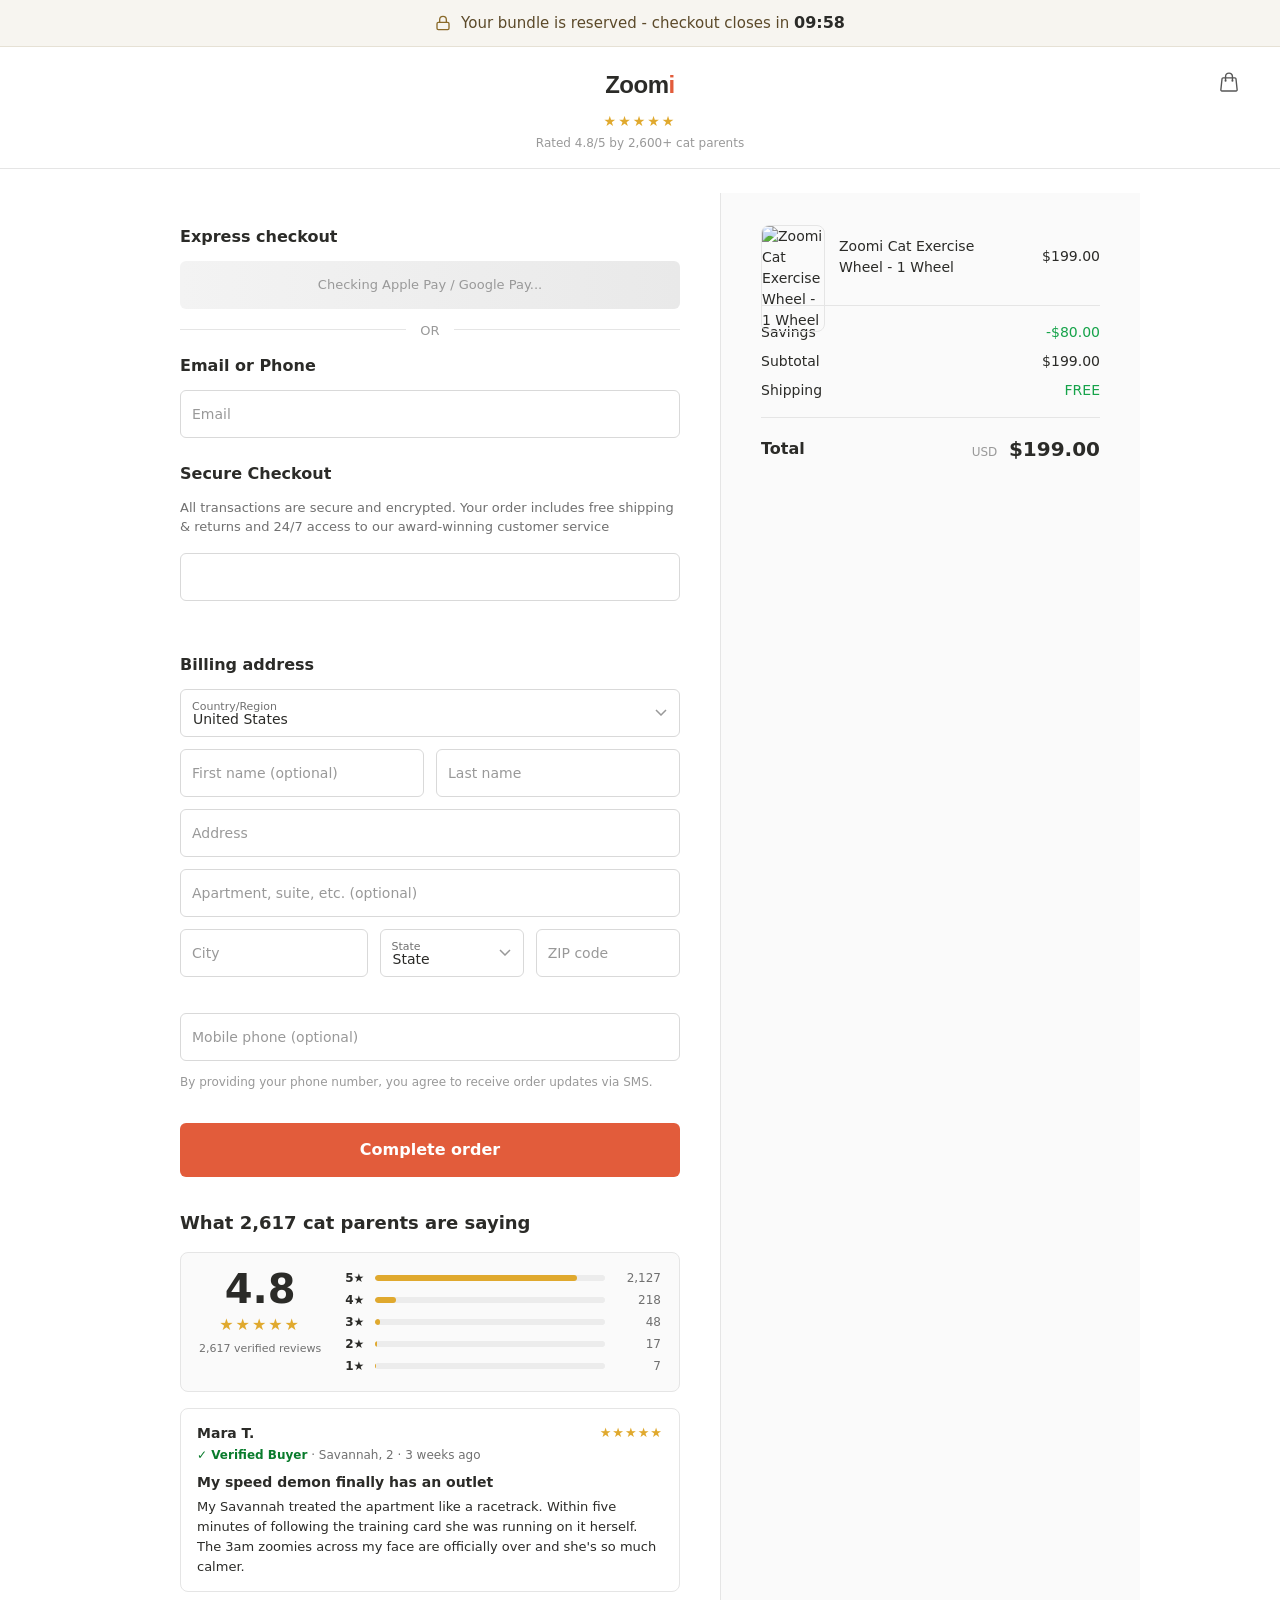
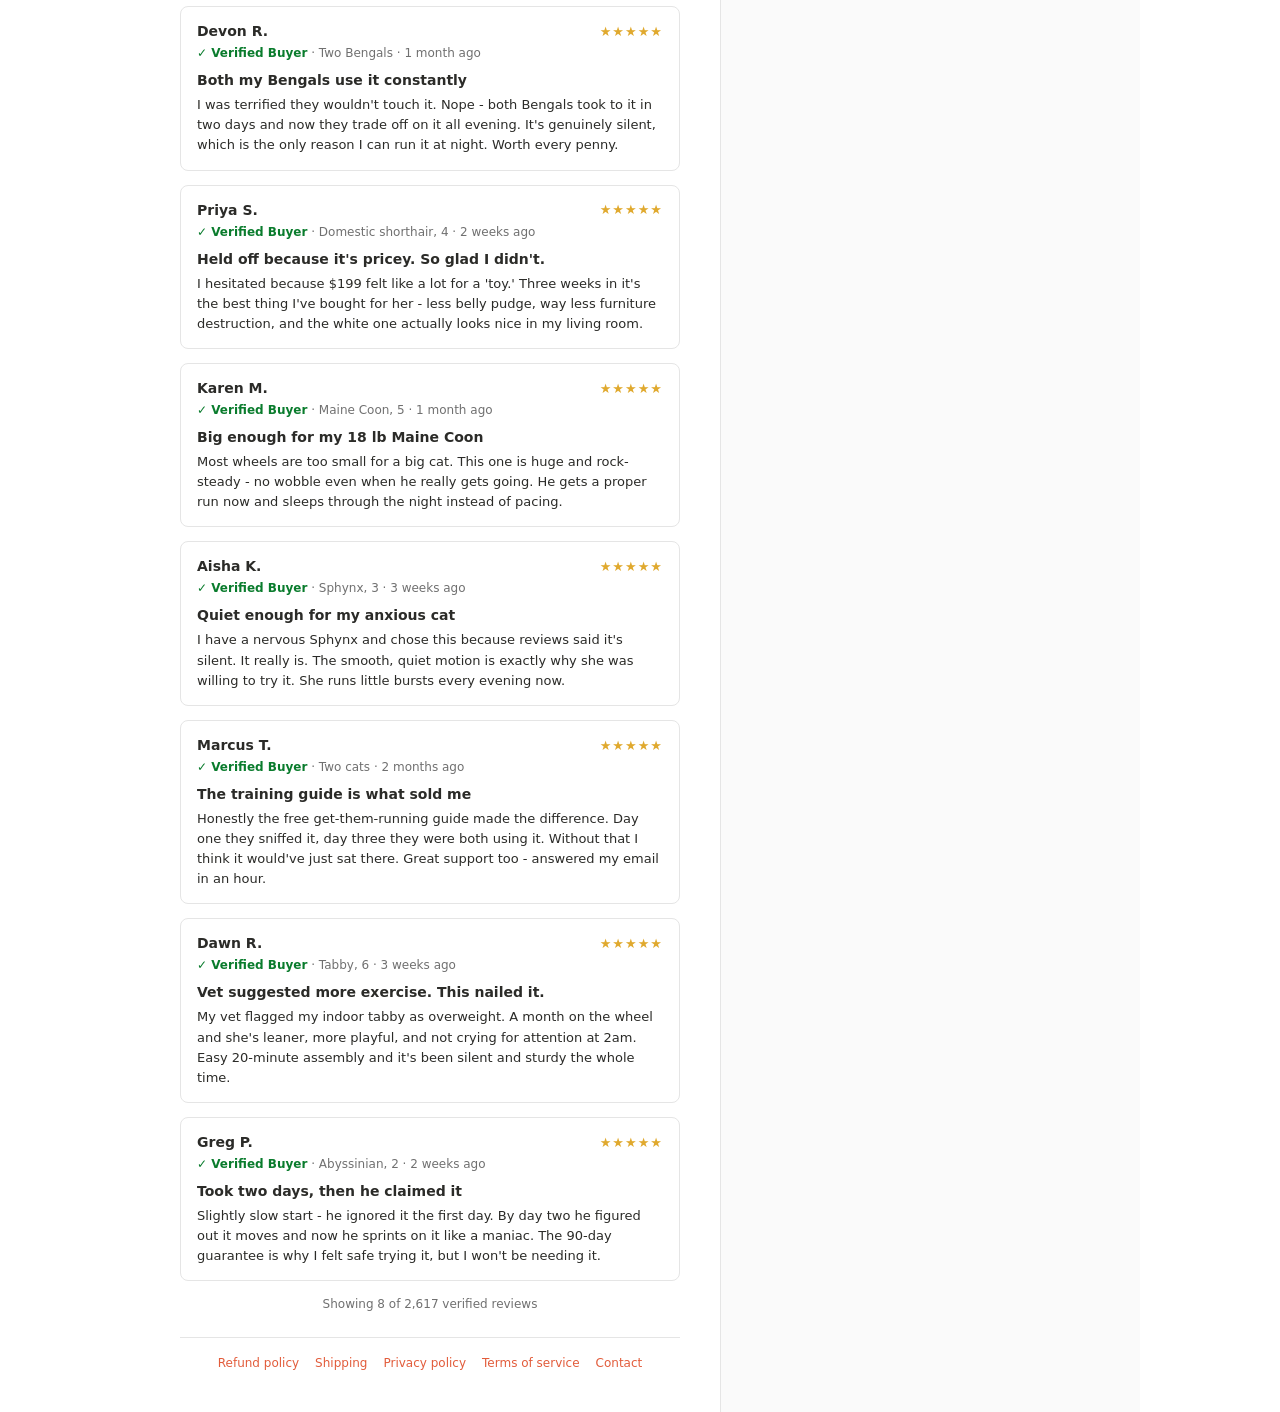
==== checkout.html @ 1a7492af "Zoomi cat exercise wheel store Co-Authored-By: Claude Opus 4.8 (1M context) <noreply@anthropic.com>" ====
<!DOCTYPE html>
<html lang="en">
<head>
<meta charset="UTF-8">
<meta name="viewport" content="width=device-width,initial-scale=1">
<title>Secure Checkout | Zoomi</title>
<meta name="description" content="Complete your Zoomi order � secure checkout. 90-day guarantee, lifetime warranty, free shipping.">

<meta property="og:title" content="Secure Checkout | Zoomi">
<meta property="og:description" content="Complete your Zoomi order � secure checkout. 90-day guarantee, lifetime warranty, free shipping.">
<link rel="preconnect" href="https://js.stripe.com" crossorigin><link rel="preconnect" href="https://cdn.shopify.com" crossorigin><link rel="dns-prefetch" href="https://js.stripe.com"><link rel="dns-prefetch" href="https://cdn.shopify.com"><link rel="dns-prefetch" href="https://api-pi-pied-75.vercel.app"><link rel="prefetch" href="/thankyou.html">
<style>*,*::before,*::after{box-sizing:border-box;margin:0;padding:0}
body{font-family:Montserrat,'Montserrat',system-ui,-apple-system,BlinkMacSystemFont,"Segoe UI",Roboto,sans-serif;font-size:14px;line-height:1.5;color:#2B2B28;background:#fff;-webkit-font-smoothing:antialiased}
.ck-wrap{max-width:1000px;margin:0 auto;display:flex;min-height:100vh}
.ck-main{flex:1;padding:32px 40px 40px;max-width:580px}
.ck-sidebar{width:420px;background:#fafafa;border-left:1px solid #e5e5e5;padding:32px 40px;position:relative}
.ck-sidebar-inner{position:sticky;top:32px}

/* Header */
.ck-header{text-align:center;padding:20px 0 16px;border-bottom:1px solid #e5e5e5;margin-bottom:24px}
.ck-logo{height:40px;margin-bottom:4px}
.ck-stars{color:#E0A92E;font-size:14px;letter-spacing:2px}
.ck-rating{font-size:12px;color:#999;margin-top:2px}
.ck-bag{position:absolute;right:40px;top:24px;color:#555}
.ck-bag svg{width:22px;height:22px}

/* Form inputs — Shopify style */
.ck-section{margin-bottom:24px}
.ck-section h2{font-size:16px;font-weight:600;margin-bottom:12px;color:#2B2B28}
.ck-section .ck-sub{font-size:13px;color:#707070;margin-bottom:16px;line-height:1.5}
.ck-field{position:relative;margin-bottom:12px}
.ck-field input,.ck-field select{width:100%;height:48px;padding:18px 12px 6px;border:1px solid #d9d9d9;border-radius:6px;font-size:14px;font-family:inherit;background:#fff;color:#2B2B28;outline:none;transition:border-color .15s,box-shadow .15s;appearance:none;-webkit-appearance:none}
.ck-field select{padding-top:18px;padding-bottom:6px;background-image:url("data:image/svg+xml,%3Csvg xmlns='http://www.w3.org/2000/svg' width='12' height='7'%3E%3Cpath d='M1 1l5 5 5-5' fill='none' stroke='%23999' stroke-width='1.5'/%3E%3C/svg%3E");background-repeat:no-repeat;background-position:right 12px center}
.ck-field label{position:absolute;top:50%;left:12px;transform:translateY(-50%);font-size:14px;color:#999;pointer-events:none;transition:transform .15s ease,font-size .15s ease,color .15s ease}
.ck-field input:focus,.ck-field select:focus{border-color:#E25C3B;box-shadow:0 0 0 1px #E25C3B}
.ck-field input:focus+label,.ck-field input:not(:placeholder-shown)+label,.ck-field select:focus+label,.ck-field.has-value label{transform:translateY(-14px);font-size:11px;color:#707070}
.ck-field.ck-error input,.ck-field.ck-error select{border-color:#e32c2c;background:#fff5f5}
.ck-error-text{color:#e32c2c;font-size:13px;margin-top:4px}
.ck-row{display:flex;gap:12px}
.ck-row .ck-field{flex:1}
.ck-row3{display:flex;gap:12px}
.ck-row3 .ck-field:nth-child(1){flex:1.3}
.ck-row3 .ck-field:nth-child(2){flex:1}
.ck-row3 .ck-field:nth-child(3){flex:1}

/* Stripe element */
#card-element{height:48px;padding:14px 12px;border:1px solid #d9d9d9;border-radius:6px;background:#fff;transition:border-color .15s,box-shadow .15s}
#card-element.StripeElement--focus{border-color:#E25C3B;box-shadow:0 0 0 1px #E25C3B}
#card-element.StripeElement--invalid{border-color:#e32c2c}
#card-error{color:#e32c2c;font-size:13px;margin-top:8px;min-height:20px}
.ck-secure-box{background:#f5f5f5;border-radius:6px;padding:12px 16px;text-align:center;color:#707070;font-size:13px;margin-top:12px}

/* CTA button */
.ck-cta{width:100%;height:54px;background:#E25C3B;color:#fff;border:none;border-radius:6px;font-size:16px;font-weight:600;cursor:pointer;transition:background .15s;font-family:inherit;margin-top:8px}
.ck-cta:hover{background:#c84a2c}
.ck-cta:disabled{opacity:.7;cursor:not-allowed}
.ck-cta .spinner{display:inline-block;width:18px;height:18px;border:2px solid rgba(255,255,255,.3);border-top-color:#fff;border-radius:50%;animation:spin .6s linear infinite;vertical-align:middle;margin-right:8px}
@keyframes spin{to{transform:rotate(360deg)}}

/* Footer */
.ck-footer{margin-top:24px;padding-top:16px;border-top:1px solid #e5e5e5;display:flex;gap:16px;flex-wrap:wrap;justify-content:center}
.ck-footer a{color:#E25C3B;font-size:12px;text-decoration:none}
.ck-footer a:hover{text-decoration:underline}

/* Order summary */
.ck-product{display:flex;align-items:center;gap:14px;margin-bottom:16px}
.ck-product-img{position:relative;width:64px;height:64px;flex-shrink:0}
.ck-product-img img{width:64px;height:64px;border-radius:8px;object-fit:cover;border:1px solid #e5e5e5}
.ck-product-badge{position:absolute;top:-6px;right:-6px;width:20px;height:20px;background:#E25C3B;color:#fff;border-radius:50%;font-size:11px;font-weight:600;display:flex;align-items:center;justify-content:center}
.ck-product-info{flex:1;min-width:0}
.ck-product-name{font-size:14px;font-weight:500;color:#2B2B28}
.ck-product-variant{font-size:12px;color:#999}
.ck-product-price{font-size:14px;font-weight:500;white-space:nowrap;margin-left:8px}
.ck-divider{border:none;border-top:1px solid #e5e5e5;margin:16px 0}
.ck-summary-row{display:flex;justify-content:space-between;align-items:center;margin-bottom:8px;font-size:14px;color:#2B2B28}
.ck-summary-row.ck-total{font-size:16px;font-weight:700;margin-top:16px;padding-top:16px;border-top:1px solid #e5e5e5}
.ck-total-currency{font-size:12px;color:#999;font-weight:400;margin-right:6px}
.ck-total-price{font-size:20px}
.ck-free{color:#2e7d32}

/* Mobile order summary toggle */
.ck-mobile-summary{display:none;background:#eef0ea;border-bottom:1px solid #e5e5e5;padding:14px 20px;cursor:pointer}
.ck-mobile-summary-bar{display:flex;justify-content:space-between;align-items:center}
.ck-mobile-summary-left{display:flex;align-items:center;gap:8px;color:#E25C3B;font-size:14px;font-weight:500}
.ck-mobile-summary-left svg{width:18px;height:18px}
.ck-mobile-summary-right{font-size:16px;font-weight:700}
.ck-mobile-summary-content{display:none;padding-top:16px}
.ck-mobile-summary.open .ck-mobile-summary-content{display:block}
.ck-mobile-summary.open .ck-arrow{transform:rotate(180deg)}
.ck-arrow{transition:transform .2s;margin-left:4px}

/* Mobile responsive */
@media(max-width:750px){
  .ck-wrap{flex-direction:column}
  .ck-main{max-width:100%;padding:20px 16px 32px;order:2}
  .ck-sidebar{display:none}
  .ck-mobile-summary{display:block;order:1}
  .ck-header{padding:16px 0 12px}
  .ck-bag{right:16px;top:18px}
  .ck-row,.ck-row3{flex-direction:column;gap:12px}
  .ck-row3{flex-direction:row}
}
@media(max-width:480px){
  .ck-row3{flex-direction:column}
}

/* Apple Pay express checkout */
.ck-or-divider{text-align:center;position:relative;margin:20px 0 4px;height:1px;background:#e5e5e5}
.ck-or-divider span{background:#fff;padding:0 14px;font-size:13px;color:#999;position:relative;top:-9px}
#payment-request-button{min-height:48px}
#express-checkout-section{animation:ck-fadein .3s ease-out}
@keyframes ck-fadein{from{opacity:0}to{opacity:1}}


/* ==== ck-test-redesign v1 ==== */

/* Reservation banner — bigger text, calm, top of page */
.ck-reserve-banner {
  display: flex;
  align-items: center;
  justify-content: center;
  gap: 10px;
  padding: 12px 18px;
  background: #f7f5f0;
  border-bottom: 1px solid #e6e1d5;
  color: #5c4a2a;
  font-size: 15px;
  font-weight: 500;
  line-height: 1.35;
  text-align: center;
}
.ck-reserve-banner .ck-reserve-lock svg { width: 16px; height: 16px; }
.ck-reserve-timer { font-size: 16px; }
.ck-reserve-banner.ck-reserve-expired {
  background: #f2f7f0;
  border-bottom-color: #d8e8d0;
  color: #2e4a2e;
}
.ck-reserve-lock {
  display: inline-flex;
  align-items: center;
  color: #8a6a2a;
}
.ck-reserve-banner.ck-reserve-expired .ck-reserve-lock { color: #2e7d32; }
.ck-reserve-timer {
  font-variant-numeric: tabular-nums;
  font-weight: 700;
  color: #2B2B28;
}

/* Express-checkout skeleton + visibility */
#express-checkout-section { display: block; }
.ck-pr-skeleton {
  height: 48px;
  border-radius: 6px;
  background: linear-gradient(90deg, #f3f3f3 0%, #e9e9e9 50%, #f3f3f3 100%);
  background-size: 200% 100%;
  animation: ck-skeleton 1.2s ease-in-out infinite;
  display: flex;
  align-items: center;
  justify-content: center;
  color: #999;
  font-size: 13px;
}
@keyframes ck-skeleton {
  0%   { background-position: 200% 0; }
  100% { background-position: -200% 0; }
}

/* Reviews section */
.ck-reviews-section h2 {
  font-size: 18px;
  font-weight: 700;
  margin-bottom: 16px;
  color: #2B2B28;
}
.ck-reviews-top {
  display: flex;
  gap: 24px;
  padding: 16px 18px;
  background: #fafafa;
  border: 1px solid #e5e5e5;
  border-radius: 8px;
  margin-bottom: 16px;
}
.ck-reviews-score { text-align: center; flex-shrink: 0; min-width: 110px; }
.ck-reviews-bignum { font-size: 40px; font-weight: 700; line-height: 1; color: #2B2B28; }
.ck-reviews-score .ck-reviews-stars { color: #E0A92E; font-size: 16px; letter-spacing: 2px; margin-top: 4px; }
.ck-reviews-meta { font-size: 11px; color: #707070; margin-top: 4px; }
.ck-reviews-bars { flex: 1; display: flex; flex-direction: column; gap: 4px; justify-content: center; }
.ck-reviews-bar-row { display: flex; align-items: center; gap: 8px; font-size: 12px; color: #707070; }
.ck-reviews-bar-label { width: 22px; font-weight: 600; color: #2B2B28; }
.ck-reviews-bar { flex: 1; height: 6px; background: #ececec; border-radius: 3px; overflow: hidden; }
.ck-reviews-bar-fill { display: block; height: 100%; background: #E0A92E; border-radius: 3px; }
.ck-reviews-bar-count { width: 48px; text-align: right; font-variant-numeric: tabular-nums; }

.ck-reviews-list { display: flex; flex-direction: column; gap: 14px; }
.ck-review {
  background: #fff;
  border: 1px solid #e5e5e5;
  border-radius: 8px;
  padding: 14px 16px;
}
.ck-review-head { display: flex; align-items: center; justify-content: space-between; gap: 12px; }
.ck-review-name { font-size: 14px; font-weight: 600; color: #2B2B28; }
.ck-review-stars { color: #E0A92E; font-size: 13px; letter-spacing: 1px; }
.ck-review-meta { font-size: 12px; color: #707070; margin-top: 2px; }
.ck-review-verified { color: #0a7c2d; font-weight: 600; }
.ck-review-title { font-size: 14px; font-weight: 600; color: #2B2B28; margin-top: 8px; }
.ck-review-text { font-size: 13px; color: #2B2B28; line-height: 1.55; margin-top: 4px; }
.ck-reviews-footer { text-align: center; color: #707070; font-size: 12px; margin-top: 14px; }

/* Mobile tweaks */
@media (max-width: 750px) {
  .ck-reviews-top { gap: 12px; padding: 12px 14px; }
  .ck-reviews-score { min-width: 86px; }
  .ck-reviews-bignum { font-size: 32px; }
  .ck-reviews-bar-count { width: 40px; }
}
/* ==== /ck-test-redesign v1 ==== */
</style>

<script>
(function(){
  function initFbPixel(){
    !function(f,b,e,v,n,t,s){if(f.fbq)return;n=f.fbq=function(){n.callMethod?
    n.callMethod.apply(n,arguments):n.queue.push(arguments)};if(!f._fbq)f._fbq=n;
    n.push=n;n.loaded=!0;n.version='2.0';n.queue=[];t=b.createElement(e);t.async=!0;
    t.src=v;s=b.getElementsByTagName(e)[0];s.parentNode.insertBefore(t,s)}(window,
    document,'script','https://connect.facebook.net/en_US/fbevents.js');
    fbq('init','4042899062688144');
    fbq('track','PageView');
  }
  // Ensure Pixel fires well after LCP (5-6s) to never compete with critical-path rendering
  /* fb pixel disabled for Zoomi */
})();
</script>

<script type="text/javascript">
// Defer Clarity until after LCP to avoid blocking critical path (was High priority script eating 27KB on mobile)
(function(){function loadClarity(){(function(c,l,a,r,i,t,y){c[a]=c[a]||function(){(c[a].q=c[a].q||[]).push(arguments)};t=l.createElement(r);t.async=1;t.src="https://www.clarity.ms/tag/"+i;y=l.getElementsByTagName(r)[0];y.parentNode.insertBefore(t,y)})(window,document,"clarity","script","wam8gjkb35");}/* clarity disabled for Zoomi */})();
</script>
<script type="speculationrules">{"prefetch":[{"source":"list","urls":["/thankyou.html"],"eagerness":"eager"}]}</script>
<!-- Google tag (gtag.js) -->
<script async src="https://www.googletagmanager.com/gtag/js?id=AW-18185356647"></script>
<script>
  window.dataLayer = window.dataLayer || [];
  function gtag(){dataLayer.push(arguments);}
  gtag('js', new Date());

  gtag('config', 'AW-18185356647');
</script>
</head>
<body>
<!-- ck-test-redesign v1 - reservation banner -->
<div id="ck-reserve-banner" class="ck-reserve-banner" role="status" aria-live="polite">
  <span class="ck-reserve-lock" aria-hidden="true">
    <svg xmlns="http://www.w3.org/2000/svg" width="14" height="14" viewBox="0 0 24 24" fill="none" stroke="currentColor" stroke-width="2" stroke-linecap="round" stroke-linejoin="round"><rect x="3" y="11" width="18" height="11" rx="2" ry="2"></rect><path d="M7 11V7a5 5 0 0110 0v4"></path></svg>
  </span>
  <span class="ck-reserve-text">Your bundle is reserved - checkout closes in
    <span id="ck-reserve-timer" class="ck-reserve-timer">10:00</span></span>
</div>
<!-- /ck-test-redesign v1 banner -->
<div class="ck-header" style="position:relative">
  <div class="ck-logo" style="font-family:Montserrat,'Montserrat',Arial,sans-serif;font-weight:800;font-size:24px;letter-spacing:-.02em;color:#2B2B28">Zoom<span style="color:#E25C3B">i</span></div>
  <div class="ck-stars">&#9733;&#9733;&#9733;&#9733;&#9733;</div>
  <div class="ck-rating">Rated 4.8/5 by 2,600+ cat parents</div>
  <div class="ck-bag"><svg xmlns="http://www.w3.org/2000/svg" fill="none" viewBox="0 0 24 24" stroke="currentColor" stroke-width="1.5"><path stroke-linecap="round" stroke-linejoin="round" d="M15.75 10.5V6a3.75 3.75 0 10-7.5 0v4.5m11.356-1.993l1.263 12c.07.665-.45 1.243-1.119 1.243H4.25a1.125 1.125 0 01-1.12-1.243l1.264-12A1.125 1.125 0 015.513 7.5h12.974c.576 0 1.059.435 1.119 1.007zM8.625 10.5a.375.375 0 11-.75 0 .375.375 0 01.75 0zm7.5 0a.375.375 0 11-.75 0 .375.375 0 01.75 0z"/></svg></div>
</div>

<!-- Mobile order summary toggle -->
<div class="ck-mobile-summary open" id="mobileSummary" onclick="this.classList.toggle('open')">
  <div class="ck-mobile-summary-bar">
    <div class="ck-mobile-summary-left">
      <svg xmlns="http://www.w3.org/2000/svg" fill="none" viewBox="0 0 24 24" stroke="currentColor" stroke-width="1.5"><path stroke-linecap="round" stroke-linejoin="round" d="M2.25 3h1.386c.51 0 .955.343 1.087.835l.383 1.437M7.5 14.25a3 3 0 00-3 3h15.75m-12.75-3h11.218c1.121-2.3 2.1-4.684 2.924-7.138a60.114 60.114 0 00-16.536-1.84M7.5 14.25L5.106 5.272M6 20.25a.75.75 0 11-1.5 0 .75.75 0 011.5 0zm12.75 0a.75.75 0 11-1.5 0 .75.75 0 011.5 0z"/></svg>
      Show order summary <span class="ck-arrow">&#9662;</span>
    </div>
    <div class="ck-mobile-summary-right" id="mobileTotalDisplay"></div>
  </div>
  <div class="ck-mobile-summary-content" id="mobileSummaryContent">
    <!-- Dynamically populated -->
  </div>
</div>

<div class="ck-wrap">
  <!-- LEFT: Form -->
  <div class="ck-main">
    <form id="checkout-form" autocomplete="on">

      <!-- Express Checkout (Apple Pay / Google Pay) -->
      <div class="ck-section" id="express-checkout-section">
        <h2>Express checkout</h2>
        <div id="payment-request-button"><div class="ck-pr-skeleton" id="pr-skeleton">Checking Apple Pay / Google Pay...</div></div>
        <div class="ck-or-divider"><span>OR</span></div>
      </div>


      <!-- Contact -->
      <div class="ck-section">
        <h2>Email or Phone</h2>
        <div class="ck-field">
          <input type="email" id="email" name="email" placeholder=" " required autocomplete="email">
          <label for="email">Email</label>
        </div>
      </div>

      <!-- Secure Checkout -->
      <div class="ck-section">
        <h2>Secure Checkout</h2>
        <p class="ck-sub">All transactions are secure and encrypted. Your order includes free shipping &amp; returns and 24/7 access to our award-winning customer service</p>
        <div id="card-element"></div>
        <div id="card-error"></div>
      </div>

      <!-- Billing Address -->
      <div class="ck-section">
        <h2>Billing address</h2>
        <div class="ck-field has-value">
          <select id="country" name="country" autocomplete="country">
            <option value="US" selected>United States</option>
            <option value="CA">Canada</option>
            <option value="GB">United Kingdom</option>
            <option value="AU">Australia</option>
            <option value="DE">Germany</option>
            <option value="FR">France</option>
            <option value="IT">Italy</option>
            <option value="ES">Spain</option>
            <option value="NL">Netherlands</option>
            <option value="BR">Brazil</option>
            <option value="MX">Mexico</option>
            <option value="CO">Colombia</option>
            <option value="AR">Argentina</option>
            <option value="CL">Chile</option>
            <option value="PE">Peru</option>
            <option value="NZ">New Zealand</option>
            <option value="IE">Ireland</option>
            <option value="AT">Austria</option>
            <option value="BE">Belgium</option>
            <option value="PT">Portugal</option>
            <option value="SE">Sweden</option>
            <option value="NO">Norway</option>
            <option value="DK">Denmark</option>
            <option value="FI">Finland</option>
            <option value="CH">Switzerland</option>
            <option value="PL">Poland</option>
            <option value="IN">India</option>
            <option value="PH">Philippines</option>
            <option value="SG">Singapore</option>
            <option value="JP">Japan</option>
            <option value="KR">South Korea</option>
          </select>
          <label for="country">Country/Region</label>
        </div>
        <div class="ck-row">
          <div class="ck-field">
            <input type="text" id="firstName" name="firstName" placeholder=" " autocomplete="given-name">
            <label for="firstName">First name (optional)</label>
          </div>
          <div class="ck-field">
            <input type="text" id="lastName" name="lastName" placeholder=" " autocomplete="family-name">
            <label for="lastName">Last name</label>
          </div>
        </div>
        <div class="ck-field">
          <input type="text" id="address1" name="address1" placeholder=" " required autocomplete="address-line1">
          <label for="address1">Address</label>
        </div>
        <div class="ck-field">
          <input type="text" id="address2" name="address2" placeholder=" " autocomplete="address-line2">
          <label for="address2">Apartment, suite, etc. (optional)</label>
        </div>
        <div class="ck-row3">
          <div class="ck-field">
            <input type="text" id="city" name="city" placeholder=" " required autocomplete="address-level2">
            <label for="city">City</label>
          </div>
          <div class="ck-field has-value">
            <select id="province" name="state" autocomplete="address-level1">
              <option value="">State</option>
              <option value="AL">Alabama</option><option value="AK">Alaska</option><option value="AZ">Arizona</option><option value="AR">Arkansas</option><option value="CA">California</option><option value="CO">Colorado</option><option value="CT">Connecticut</option><option value="DE">Delaware</option><option value="FL">Florida</option><option value="GA">Georgia</option><option value="HI">Hawaii</option><option value="ID">Idaho</option><option value="IL">Illinois</option><option value="IN">Indiana</option><option value="IA">Iowa</option><option value="KS">Kansas</option><option value="KY">Kentucky</option><option value="LA">Louisiana</option><option value="ME">Maine</option><option value="MD">Maryland</option><option value="MA">Massachusetts</option><option value="MI">Michigan</option><option value="MN">Minnesota</option><option value="MS">Mississippi</option><option value="MO">Missouri</option><option value="MT">Montana</option><option value="NE">Nebraska</option><option value="NV">Nevada</option><option value="NH">New Hampshire</option><option value="NJ">New Jersey</option><option value="NM">New Mexico</option><option value="NY">New York</option><option value="NC">North Carolina</option><option value="ND">North Dakota</option><option value="OH">Ohio</option><option value="OK">Oklahoma</option><option value="OR">Oregon</option><option value="PA">Pennsylvania</option><option value="RI">Rhode Island</option><option value="SC">South Carolina</option><option value="SD">South Dakota</option><option value="TN">Tennessee</option><option value="TX">Texas</option><option value="UT">Utah</option><option value="VT">Vermont</option><option value="VA">Virginia</option><option value="WA">Washington</option><option value="WV">West Virginia</option><option value="WI">Wisconsin</option><option value="WY">Wyoming</option>
            </select>
            <label for="province">State</label>
          </div>
          <div class="ck-field">
            <input type="text" id="zip" name="zip" placeholder=" " required autocomplete="postal-code">
            <label for="zip">ZIP code</label>
          </div>
        </div>
      </div>

      <!-- Phone -->
      <div class="ck-section">
        <div class="ck-field">
          <input type="tel" id="phone" name="phone" placeholder=" " autocomplete="tel">
          <label for="phone">Mobile phone (optional)</label>
        </div>
        <p style="font-size:12px;color:#999;margin-top:4px">By providing your phone number, you agree to receive order updates via SMS.</p>
      </div>

      <!-- CTA -->
      <button type="submit" class="ck-cta" id="submitBtn">Complete order</button>
      <div id="form-error" style="color:#e32c2c;font-size:13px;text-align:center;margin-top:12px;min-height:20px"></div>

      <!-- ck-test-redesign v1 - reviews section -->
<div class="ck-section ck-reviews-section" id="ck-reviews">
  <h2>What 2,617 cat parents are saying</h2>
  <div class="ck-reviews-top">
    <div class="ck-reviews-score">
      <div class="ck-reviews-bignum">4.8</div>
      <div class="ck-reviews-stars">★★★★★</div>
      <div class="ck-reviews-meta">2,617 verified reviews</div>
    </div>
    <div class="ck-reviews-bars">
      <div class="ck-reviews-bar-row"><span class="ck-reviews-bar-label">5★</span><span class="ck-reviews-bar"><span class="ck-reviews-bar-fill" style="width:88%"></span></span><span class="ck-reviews-bar-count">2,127</span></div>
      <div class="ck-reviews-bar-row"><span class="ck-reviews-bar-label">4★</span><span class="ck-reviews-bar"><span class="ck-reviews-bar-fill" style="width:9%"></span></span><span class="ck-reviews-bar-count">218</span></div>
      <div class="ck-reviews-bar-row"><span class="ck-reviews-bar-label">3★</span><span class="ck-reviews-bar"><span class="ck-reviews-bar-fill" style="width:2%"></span></span><span class="ck-reviews-bar-count">48</span></div>
      <div class="ck-reviews-bar-row"><span class="ck-reviews-bar-label">2★</span><span class="ck-reviews-bar"><span class="ck-reviews-bar-fill" style="width:1%"></span></span><span class="ck-reviews-bar-count">17</span></div>
      <div class="ck-reviews-bar-row"><span class="ck-reviews-bar-label">1★</span><span class="ck-reviews-bar"><span class="ck-reviews-bar-fill" style="width:0.3%"></span></span><span class="ck-reviews-bar-count">7</span></div>
    </div>
  </div>

  <div class="ck-reviews-list">

    <div class="ck-review">
      <div class="ck-review-head">
        <div class="ck-review-name">Mara T.</div>
        <div class="ck-review-stars">★★★★★</div>
      </div>
      <div class="ck-review-meta"><span class="ck-review-verified">✓ Verified Buyer</span> · Savannah, 2 · 3 weeks ago</div>
      <div class="ck-review-title">My speed demon finally has an outlet</div>
      <div class="ck-review-text">My Savannah treated the apartment like a racetrack. Within five minutes of following the training card she was running on it herself. The 3am zoomies across my face are officially over and she's so much calmer.</div>
    </div>

    <div class="ck-review">
      <div class="ck-review-head">
        <div class="ck-review-name">Devon R.</div>
        <div class="ck-review-stars">★★★★★</div>
      </div>
      <div class="ck-review-meta"><span class="ck-review-verified">✓ Verified Buyer</span> · Two Bengals · 1 month ago</div>
      <div class="ck-review-title">Both my Bengals use it constantly</div>
      <div class="ck-review-text">I was terrified they wouldn't touch it. Nope - both Bengals took to it in two days and now they trade off on it all evening. It's genuinely silent, which is the only reason I can run it at night. Worth every penny.</div>
    </div>

    <div class="ck-review">
      <div class="ck-review-head">
        <div class="ck-review-name">Priya S.</div>
        <div class="ck-review-stars">★★★★★</div>
      </div>
      <div class="ck-review-meta"><span class="ck-review-verified">✓ Verified Buyer</span> · Domestic shorthair, 4 · 2 weeks ago</div>
      <div class="ck-review-title">Held off because it's pricey. So glad I didn't.</div>
      <div class="ck-review-text">I hesitated because $199 felt like a lot for a 'toy.' Three weeks in it's the best thing I've bought for her - less belly pudge, way less furniture destruction, and the white one actually looks nice in my living room.</div>
    </div>

    <div class="ck-review">
      <div class="ck-review-head">
        <div class="ck-review-name">Karen M.</div>
        <div class="ck-review-stars">★★★★★</div>
      </div>
      <div class="ck-review-meta"><span class="ck-review-verified">✓ Verified Buyer</span> · Maine Coon, 5 · 1 month ago</div>
      <div class="ck-review-title">Big enough for my 18 lb Maine Coon</div>
      <div class="ck-review-text">Most wheels are too small for a big cat. This one is huge and rock-steady - no wobble even when he really gets going. He gets a proper run now and sleeps through the night instead of pacing.</div>
    </div>

    <div class="ck-review">
      <div class="ck-review-head">
        <div class="ck-review-name">Aisha K.</div>
        <div class="ck-review-stars">★★★★★</div>
      </div>
      <div class="ck-review-meta"><span class="ck-review-verified">✓ Verified Buyer</span> · Sphynx, 3 · 3 weeks ago</div>
      <div class="ck-review-title">Quiet enough for my anxious cat</div>
      <div class="ck-review-text">I have a nervous Sphynx and chose this because reviews said it's silent. It really is. The smooth, quiet motion is exactly why she was willing to try it. She runs little bursts every evening now.</div>
    </div>

    <div class="ck-review">
      <div class="ck-review-head">
        <div class="ck-review-name">Marcus T.</div>
        <div class="ck-review-stars">★★★★★</div>
      </div>
      <div class="ck-review-meta"><span class="ck-review-verified">✓ Verified Buyer</span> · Two cats · 2 months ago</div>
      <div class="ck-review-title">The training guide is what sold me</div>
      <div class="ck-review-text">Honestly the free get-them-running guide made the difference. Day one they sniffed it, day three they were both using it. Without that I think it would've just sat there. Great support too - answered my email in an hour.</div>
    </div>

    <div class="ck-review">
      <div class="ck-review-head">
        <div class="ck-review-name">Dawn R.</div>
        <div class="ck-review-stars">★★★★★</div>
      </div>
      <div class="ck-review-meta"><span class="ck-review-verified">✓ Verified Buyer</span> · Tabby, 6 · 3 weeks ago</div>
      <div class="ck-review-title">Vet suggested more exercise. This nailed it.</div>
      <div class="ck-review-text">My vet flagged my indoor tabby as overweight. A month on the wheel and she's leaner, more playful, and not crying for attention at 2am. Easy 20-minute assembly and it's been silent and sturdy the whole time.</div>
    </div>

    <div class="ck-review">
      <div class="ck-review-head">
        <div class="ck-review-name">Greg P.</div>
        <div class="ck-review-stars">★★★★★</div>
      </div>
      <div class="ck-review-meta"><span class="ck-review-verified">✓ Verified Buyer</span> · Abyssinian, 2 · 2 weeks ago</div>
      <div class="ck-review-title">Took two days, then he claimed it</div>
      <div class="ck-review-text">Slightly slow start - he ignored it the first day. By day two he figured out it moves and now he sprints on it like a maniac. The 90-day guarantee is why I felt safe trying it, but I won't be needing it.</div>
    </div>

  </div>
  <div class="ck-reviews-footer">Showing 8 of 2,617 verified reviews</div>
</div>
<!-- /ck-test-redesign v1 reviews -->

      <!-- Footer -->
      <div class="ck-footer">
        <a href="/returns.html" target="_blank">Refund policy</a>
        <a href="/shipping.html" target="_blank">Shipping</a>
        <a href="/privacy.html" target="_blank">Privacy policy</a>
        <a href="/terms.html" target="_blank">Terms of service</a>
        <a href="/contact.html" target="_blank">Contact</a>
      </div>
    </form>
  </div>

  <!-- RIGHT: Order Summary (desktop) -->
  <div class="ck-sidebar">
    <div class="ck-sidebar-inner" id="desktopSummary">
      <!-- Dynamically populated -->
    </div>
  </div>
</div>


<script src="https://js.stripe.com/v3/" onerror="document.getElementById('stripe-error-msg')&&(document.getElementById('stripe-error-msg').textContent='Payment system failed to load. Please refresh the page or disable your ad blocker.')"></script>
<div id="stripe-error-msg" style="color:red;font-weight:bold;text-align:center;padding:10px;display:none"></div>
<script>
// Show stripe-error-msg div only when it has content
(function(){var el=document.getElementById('stripe-error-msg');if(el){new MutationObserver(function(){el.style.display=el.textContent?'block':'none';}).observe(el,{childList:true});}})();
window.FunnelEngine = {
  apiBaseUrl: "/t",
  apiUrl: "https://api-pi-pied-75.vercel.app",
  funnelId: "0e9b9651-03c0-48a5-894d-9b2380f87878",
  pageId: "b58e3862-90b1-415e-a1ae-c30a49ef07d2",
  pageType: "checkout",
  products: [{"id":"202cd884-d91a-4427-8ac6-ac2d5e39bf08","name":"Zoomi Cat Exercise Wheel - 1 Wheel","price_cents":19900,"compare_at_price_cents":27900,"currency":"usd","image_url":"https://zoomi.shop/images/prod_main.jpg","offer_label":null,"offer_description":null,"shipping_cents":0,"is_primary":true,"position":0},{"id":"d1889c32-3de4-4260-94d4-f429194b4da2","name":"Zoomi Cat Exercise Wheel - 2 Wheels","price_cents":37800,"compare_at_price_cents":55800,"currency":"usd","image_url":"https://zoomi.shop/images/prod_main.jpg","offer_label":null,"offer_description":null,"shipping_cents":0,"is_primary":false,"position":1},{"id":"e775342a-5a66-414a-a288-6a6e4ee961e2","name":"Zoomi Cat Exercise Wheel - 3 Wheels","price_cents":53700,"compare_at_price_cents":83700,"currency":"usd","image_url":"https://zoomi.shop/images/prod_main.jpg","offer_label":null,"offer_description":null,"shipping_cents":0,"is_primary":false,"position":2}],
  stripePublishableKey: "pk_live_51SM9r7CV0B2KOmXXq0LDIO174zhFEaMqO3slq8HW8yFoZKedWrwIAYczzxCxQPYrVxoV6M3h1pjdUFoeMBAo71vL00coL89fee",
  checkoutConfig: {"bump_enabled":false,"shipping_label":"Standard Shipping","free_shipping_label":"FREE Shipping","shipping_cost_cents":499,"shipping_threshold_cents":8000},

  _checkoutProcessing: false,

  async checkout(data) {
    if (this._checkoutProcessing) return;
    this._checkoutProcessing = true;
    try {
      const res = await fetch("https://api-pi-pied-75.vercel.app/api/checkout", {
        method: "POST",
        headers: { "Content-Type": "application/json" },
        body: JSON.stringify({
          funnel_id: this.funnelId,
          page_id: this.pageId,
          ...data,
        }),
      });
      return res.json();
    } catch (err) {
      this._checkoutProcessing = false;
      throw err;
    } finally {
      this._checkoutProcessing = false;
    }
  }
};
</script>
<script>
// --- Fix #4: Checkout email/phone/address auto-capture ---
(function(){
  var debounceTimer=null;
  var lastEmail="";
  var lastPhone="";
  var lastFn="";
  var lastLn="";
  var lastCity="";
  var lastState="";
  var lastZip="";
  var lastCountry="";
  var emailLinked=false;
  var checkoutReachedSent=false;

  function isEmailInput(el){
    if(!el||el.tagName!=="INPUT")return false;
    return el.type==="email"||/email/i.test(el.name||"");
  }
  function isPhoneInput(el){
    if(!el||el.tagName!=="INPUT")return false;
    return el.type==="tel"||/phone/i.test(el.name||"");
  }
  function isFnInput(el){
    if(!el||el.tagName!=="INPUT")return false;
    return el.matches('input[name*="first"], input[name*="fname"], input[autocomplete="given-name"]');
  }
  function isLnInput(el){
    if(!el||el.tagName!=="INPUT")return false;
    return el.matches('input[name*="last"], input[name*="lname"], input[autocomplete="family-name"]');
  }
  function isCityInput(el){
    if(!el||el.tagName!=="INPUT")return false;
    return el.matches('input[name*="city"], input[autocomplete="address-level2"]');
  }
  function isStateInput(el){
    if(!el)return false;
    var tag=el.tagName;
    if(tag!=="INPUT"&&tag!=="SELECT")return false;
    return el.matches('input[name*="state"], input[name*="province"], select[name*="state"], select[name*="province"], input[autocomplete="address-level1"]');
  }
  function isZipInput(el){
    if(!el||el.tagName!=="INPUT")return false;
    return el.matches('input[name*="zip"], input[name*="postal"], input[autocomplete="postal-code"]');
  }
  function isCountryInput(el){
    if(!el)return false;
    var tag=el.tagName;
    if(tag!=="INPUT"&&tag!=="SELECT")return false;
    return el.matches('select[name*="country"], input[autocomplete="country"]');
  }
  function isCapturable(el){
    return isEmailInput(el)||isPhoneInput(el)||isFnInput(el)||isLnInput(el)||isCityInput(el)||isStateInput(el)||isZipInput(el)||isCountryInput(el);
  }

  function handleInput(e){
    var el=e.target;
    if(isEmailInput(el)){
      var val=el.value.trim();
      if(val&&val!==lastEmail){lastEmail=val;scheduleCapture();}
    }else if(isPhoneInput(el)){
      var val2=el.value.trim();
      if(val2&&val2!==lastPhone){lastPhone=val2;scheduleCapture();}
    }else if(isFnInput(el)){
      var v=el.value.trim();
      if(v&&v!==lastFn){lastFn=v;scheduleCapture();}
    }else if(isLnInput(el)){
      var v2=el.value.trim();
      if(v2&&v2!==lastLn){lastLn=v2;scheduleCapture();}
    }else if(isCityInput(el)){
      var v3=el.value.trim();
      if(v3&&v3!==lastCity){lastCity=v3;scheduleCapture();}
    }else if(isStateInput(el)){
      var v4=el.value.trim();
      if(v4&&v4!==lastState){lastState=v4;scheduleCapture();}
    }else if(isZipInput(el)){
      var v5=el.value.trim();
      if(v5&&v5!==lastZip){lastZip=v5;scheduleCapture();}
    }else if(isCountryInput(el)){
      var v6=el.value.trim();
      if(v6&&v6!==lastCountry){lastCountry=v6;scheduleCapture();}
    }
  }

  function scheduleCapture(){
    if(debounceTimer)clearTimeout(debounceTimer);
    debounceTimer=setTimeout(function(){
      // Also scan DOM for autofilled values not caught by events
      var inputs=document.querySelectorAll("input, select");
      for(var i=0;i<inputs.length;i++){
        var el=inputs[i];var v=el.value?el.value.trim():"";if(!v)continue;
        if(isEmailInput(el)&&v&&!lastEmail){lastEmail=v;}
        else if(isPhoneInput(el)&&v&&!lastPhone){lastPhone=v;}
        else if(isFnInput(el)&&v&&!lastFn){lastFn=v;}
        else if(isLnInput(el)&&v&&!lastLn){lastLn=v;}
        else if(isCityInput(el)&&v&&!lastCity){lastCity=v;}
        else if(isStateInput(el)&&v&&!lastState){lastState=v;}
        else if(isZipInput(el)&&v&&!lastZip){lastZip=v;}
        else if(isCountryInput(el)&&v&&!lastCountry){lastCountry=v;}
      }
      var fe=window.FunnelEngine||{};
      if(lastEmail)fe.user_email=lastEmail;
      if(lastPhone)fe.user_phone=lastPhone;
      if(lastFn)fe.user_fn=lastFn;
      if(lastLn)fe.user_ln=lastLn;
      if(lastCity)fe.user_city=lastCity;
      if(lastState)fe.user_state=lastState;
      if(lastZip)fe.user_zip=lastZip;
      if(lastCountry)fe.user_country=lastCountry;
      if(lastEmail&&!emailLinked){
        emailLinked=true;
        var vid=fe.visitorId||null;
        if(vid){
          fetch("/t/link",{method:"POST",headers:{"Content-Type":"application/json"},body:JSON.stringify({visitor_id:vid,user_email:lastEmail}),keepalive:true});
        }
        // Save lead to database (email, phone, name) for marketing
        var leadProductId=new URLSearchParams(location.search).get("product")||new URLSearchParams(location.search).get("offer")||null;
        fetch("https://api-pi-pied-75.vercel.app/api/leads",{method:"POST",headers:{"Content-Type":"application/json"},body:JSON.stringify({email:lastEmail,phone:lastPhone||null,first_name:lastFn||null,last_name:lastLn||null,funnel_id:"0e9b9651-03c0-48a5-894d-9b2380f87878",funnel_slug:"zoomi",visitor_id:vid,page_id:"b58e3862-90b1-415e-a1ae-c30a49ef07d2",product_id:leadProductId}),keepalive:true});
      }
      // Update lead with new info (phone, name) even after initial capture
      if(lastEmail&&emailLinked&&(lastPhone||lastFn||lastLn)){
        fetch("https://api-pi-pied-75.vercel.app/api/leads",{method:"POST",headers:{"Content-Type":"application/json"},body:JSON.stringify({email:lastEmail,phone:lastPhone||null,first_name:lastFn||null,last_name:lastLn||null}),keepalive:true});
      }
      if(lastEmail&&typeof fe.track==="function"&&!checkoutReachedSent){
        checkoutReachedSent=true;
        fe.track("checkout_reached",{revenue_cents:(window.FunnelEngine&&window.FunnelEngine._calculatedTotal)||0});
      }
    },300);
  }

  function attachListeners(root){
    var inputs=root.querySelectorAll("input, select");
    for(var i=0;i<inputs.length;i++){
      if(isCapturable(inputs[i])){
        inputs[i].addEventListener("input",handleInput);
        inputs[i].addEventListener("change",handleInput);
      }
    }
  }

  // Observe DOM for dynamically added inputs
  var observer=new MutationObserver(function(mutations){
    for(var i=0;i<mutations.length;i++){
      var nodes=mutations[i].addedNodes;
      for(var j=0;j<nodes.length;j++){
        var node=nodes[j];
        if(node.nodeType===1){
          if((node.tagName==="INPUT"||node.tagName==="SELECT")&&isCapturable(node)){
            node.addEventListener("input",handleInput);
            node.addEventListener("change",handleInput);
          }
          if(node.querySelectorAll){
            attachListeners(node);
          }
        }
      }
    }
  });

  document.addEventListener("DOMContentLoaded",function(){
    attachListeners(document);
    observer.observe(document.body,{childList:true,subtree:true});
  });

  // Also listen via delegation
  document.addEventListener("input",handleInput,true);
  document.addEventListener("change",handleInput,true);
})();

// --- Shipping + Bump Order ---
// Must run after DOMContentLoaded so page.js_content has built the order summary DOM
document.addEventListener("DOMContentLoaded", function() {
  var cc = window.FunnelEngine.checkoutConfig || {};
  var thresholdCents = cc.shipping_threshold_cents || 0;
  var shippingCents = cc.shipping_cost_cents || 0;
  var bumpEnabled = cc.bump_enabled || false;
  var bumpTitle = cc.bump_title || "Add This To Your Order";
  var bumpDesc = cc.bump_description || "";
  var bumpCents = cc.bump_price_cents || 0;
  var bumpImg = cc.bump_image_url || "";

  // Find the selected main product — same logic as the checkout page JS
  var prods = (window.FunnelEngine.products && window.FunnelEngine.products.length)
    ? window.FunnelEngine.products : [];
  var urlParams = new URLSearchParams(location.search);
  var selectedId = urlParams.get("product") || urlParams.get("offer");
  var mainProd = null;
  if (selectedId) mainProd = prods.find(function(p) { return p.id === selectedId; });
  if (!mainProd) mainProd = prods.find(function(p) { return p.is_primary; });
  if (!mainProd) mainProd = prods.find(function(p) { return (p.price_cents || 0) > 0; });

  // Base total = main product price only (not sum of all products)
  var baseTotal = mainProd ? (mainProd.price_cents || 0) : 0;
  // Fallback: parse from rendered .ck-total-price element
  if (!baseTotal) {
    var priceEl = document.querySelector(".ck-total-price");
    if (priceEl) {
      var m = priceEl.textContent.replace(/[^0-9.]/g, "");
      baseTotal = Math.round(parseFloat(m) * 100) || 0;
    }
  }

  var bumpChecked = false;

  function fmt(cents) { return "$" + (cents / 100).toFixed(2); }

  function updateTotals() {
    var total = baseTotal;
    var shipping = 0;

    if (bumpChecked) total += bumpCents;

    if (thresholdCents > 0 && total < thresholdCents && shippingCents > 0) {
      shipping = shippingCents;
    }

    var grandTotal = total + shipping;

    // Update shipping row
    var shippingEls = document.querySelectorAll(".ck-free, .ck-shipping-cost");
    shippingEls.forEach(function(el) {
      if (shipping > 0) {
        el.textContent = fmt(shipping);
        el.className = "ck-shipping-cost";
        el.style.color = "#333";
      } else {
        el.textContent = "FREE";
        el.className = "ck-free";
        el.style.color = "#16a34a";
      }
    });

    // Update total displays
    document.querySelectorAll(".ck-total-price").forEach(function(el) { el.textContent = fmt(grandTotal); });

    // Update mobile total
    var mobileTotal = document.getElementById("mobileTotalDisplay");
    if (mobileTotal) mobileTotal.textContent = fmt(grandTotal);

    // Store for checkout submission
    window.FunnelEngine._calculatedTotal = grandTotal;
    window.FunnelEngine._shippingCents = shipping;
    window.FunnelEngine._bumpAdded = bumpChecked;
  }

  // Inject bump offer HTML before the CTA button
  if (bumpEnabled && bumpCents > 0) {
    var ctaBtn = document.querySelector(".ck-cta");
    if (ctaBtn) {
      var bumpHtml = '<div id="bump-order" style="border:2px dashed #c9956b;border-radius:8px;padding:16px;margin:0 0 20px;background:#fffbf5;">';
      bumpHtml += '<label style="display:flex;align-items:flex-start;gap:12px;cursor:pointer;">';
      bumpHtml += '<input type="checkbox" id="bump-checkbox" style="margin-top:3px;width:18px;height:18px;accent-color:#c9956b;flex-shrink:0;">';
      bumpHtml += '<div style="flex:1;">';
      bumpHtml += '<div style="font-weight:700;font-size:14px;color:#1a1a2e;margin-bottom:4px;">' + bumpTitle + '</div>';
      if (bumpDesc) bumpHtml += '<p style="font-size:13px;color:#666;line-height:1.5;margin:0 0 6px;">' + bumpDesc + '</p>';
      bumpHtml += '<div style="font-weight:600;color:#c9956b;font-size:15px;">+ ' + fmt(bumpCents) + '</div>';
      bumpHtml += '</div>';
      if (bumpImg) bumpHtml += '<img loading="lazy" src="' + bumpImg + '" style="width:60px;height:60px;object-fit:cover;border-radius:6px;flex-shrink:0;" alt="">';
      bumpHtml += '</label></div>';

      var bumpDiv = document.createElement("div");
      bumpDiv.innerHTML = bumpHtml;
      ctaBtn.parentNode.insertBefore(bumpDiv.firstChild, ctaBtn);

      document.getElementById("bump-checkbox").addEventListener("change", function() {
        bumpChecked = this.checked;
        // Show/hide bump rows in all order summaries (desktop + mobile both rendered)
        document.querySelectorAll(".ck-bump-row").forEach(function(el) {
          el.style.display = bumpChecked ? "" : "none";
        });
        document.querySelectorAll(".ck-bump-price").forEach(function(el) {
          el.textContent = bumpChecked ? fmt(bumpCents) : "";
        });
        updateTotals();
      });
    }
  }

  // Run initial calculation after order summary is rendered
  updateTotals();
});
</script>
<script>
(function(){
  var api="/t";
  var fid="0e9b9651-03c0-48a5-894d-9b2380f87878";
  var pid="b58e3862-90b1-415e-a1ae-c30a49ef07d2";

  // Cookie helper — read only (cookies are set server-side)
  function getCk(n){var m=document.cookie.match(new RegExp("(?:^|; )"+n+"=([^;]*)"));return m?decodeURIComponent(m[1]):null;}

  // UUID v4 generator
  function uuid(){return([1e7]+-1e3+-4e3+-8e3+-1e11).replace(/[018]/g,function(c){return(c^crypto.getRandomValues(new Uint8Array(1))[0]&15>>c/4).toString(16)});}

  // URL params
  var u=new URLSearchParams(location.search);

  // --- Fingerprint fallback for cookieless visitors ---
  function generateFingerprint(){
    var components=[
      navigator.userAgent||"",
      navigator.language||"",
      screen.width+"x"+screen.height,
      screen.colorDepth||"",
      new Date().getTimezoneOffset(),
      navigator.hardwareConcurrency||"",
      navigator.platform||""
    ];
    var str=components.join("|");
    // Simple hash (djb2)
    var hash=5381;
    for(var i=0;i<str.length;i++){hash=((hash<<5)+hash)+str.charCodeAt(i);hash=hash&hash;}
    return"fp_"+Math.abs(hash).toString(36);
  }

  // --- Visitor ID resolution (4-tier fallback) ---
  // 1. Server-injected (from Set-Cookie) → 2. Cookie → 3. URL param → 4. localStorage → 5. Fingerprint
  var vid="3d8f0375-bef8-4af0-a86e-10ba606bc901"||getCk("_fe_vid")||u.get("_vid")||localStorage.getItem("fe_vid")||generateFingerprint();
  try{localStorage.setItem("fe_vid",vid);}catch(e){}

  // Session ID
  var sid=sessionStorage.getItem("fe_sid")||vid.slice(0,8)+"-"+Date.now().toString(36);
  try{sessionStorage.setItem("fe_sid",sid);}catch(e){}

  // --- Click ID resolution: cookie first, then URL param fallback ---
  function getClickIds(){
    return{
      fbc:getCk("_fbc")||u.get("_fbc")||null,
      fbp:getCk("_fbp")||u.get("_fbp")||null,
      gclid:getCk("_gcl")||u.get("gclid")||u.get("_gcl")||null,
      ttclid:getCk("_ttclid")||u.get("ttclid")||u.get("_ttclid")||null
    };
  }

  // --- URL parameter persistence: rewrite internal links ---
  function getTrackingParams(){
    var clicks=getClickIds();
    var p={_vid:vid};
    if(clicks.fbc)p._fbc=clicks.fbc;
    if(clicks.fbp)p._fbp=clicks.fbp;
    if(clicks.gclid)p._gcl=clicks.gclid;
    if(clicks.ttclid)p._ttclid=clicks.ttclid;
    // Carry UTMs forward
    var utms=["utm_source","utm_medium","utm_campaign","utm_content","utm_term"];
    for(var i=0;i<utms.length;i++){var v=u.get(utms[i]);if(v)p[utms[i]]=v;}
    // Carry Meta dynamic params forward
    var metaParams=["ad_id","adset_id","campaign_id","ad_name","adset_name","campaign_name","placement","site_source_name"];
    for(var i=0;i<metaParams.length;i++){var v=u.get(metaParams[i]);if(v)p[metaParams[i]]=v;}
    return p;
  }

  function appendTrackingToUrl(href){
    try{
      var url=new URL(href,location.origin);
      // Only add to same-origin links
      if(url.origin!==location.origin)return href;
      var params=getTrackingParams();
      for(var k in params){if(!url.searchParams.has(k))url.searchParams.set(k,params[k]);}
      return url.toString();
    }catch(e){return href;}
  }

  // Intercept all link clicks to append tracking params
  document.addEventListener("click",function(e){
    var a=e.target;
    while(a&&a.tagName!=="A")a=a.parentElement;
    if(!a||!a.href)return;
    // Skip external links, anchors, javascript:
    if(a.hostname&&a.hostname!==location.hostname)return;
    if(a.href.startsWith("#")||a.href.startsWith("javascript:"))return;
    a.href=appendTrackingToUrl(a.href);
  },true);

  // Also intercept form submissions
  document.addEventListener("submit",function(e){
    var form=e.target;
    if(!form||form.tagName!=="FORM")return;
    var action=form.action||location.href;
    try{
      var url=new URL(action,location.origin);
      if(url.origin!==location.origin)return;
      var params=getTrackingParams();
      for(var k in params){
        if(!form.querySelector('input[name="'+k+'"]')){
          var inp=document.createElement("input");inp.type="hidden";inp.name=k;inp.value=params[k];
          form.appendChild(inp);
        }
      }
    }catch(e2){}
  },true);

  // Main track function
  function track(t,m){
    // For checkout_completed, use deterministic event_id based on order_id
    // so the Stripe webhook safety net uses the same ID for Meta deduplication
    var eid=(t==="checkout_completed"&&m&&m.order_id)?"purchase_"+m.order_id:uuid();
    var clicks=getClickIds();
    var fe=window.FunnelEngine||{};
    // Sweep form fields RIGHT NOW to capture any values missed by input events (autofill, paste)
    try{document.querySelectorAll("input,select").forEach(function(el){var v=(el.value||"").trim();if(!v)return;if(el.type==="email"||/email/i.test(el.name||"")){if(!fe.user_email)fe.user_email=v;}else if(el.type==="tel"||/phone/i.test(el.name||"")){if(!fe.user_phone)fe.user_phone=v;}else if(/first|fname/i.test(el.name||"")||el.autocomplete==="given-name"){if(!fe.user_fn)fe.user_fn=v;}else if(/last|lname/i.test(el.name||"")||el.autocomplete==="family-name"){if(!fe.user_ln)fe.user_ln=v;}else if(/city/i.test(el.name||"")||el.autocomplete==="address-level2"){if(!fe.user_city)fe.user_city=v;}else if(/state|province/i.test(el.name||"")){if(!fe.user_state)fe.user_state=v;}else if(/zip|postal/i.test(el.name||"")){if(!fe.user_zip)fe.user_zip=v;}else if(/country/i.test(el.name||"")&&el.tagName==="SELECT"){if(!fe.user_country)fe.user_country=v;}});}catch(e){}
    var payload={
      event_type:t,funnel_id:fid,page_id:pid,visitor_id:vid,session_id:sid,event_id:eid,
      fbc:clicks.fbc,fbp:clicks.fbp,gclid:clicks.gclid,ttclid:clicks.ttclid,
      user_email:fe.user_email||m&&m.user_email||null,user_phone:fe.user_phone||m&&m.user_phone||null,
      user_fn:fe.user_fn||m&&m.user_fn||null,user_ln:fe.user_ln||m&&m.user_ln||null,
      user_city:fe.user_city||m&&m.user_city||null,user_state:fe.user_state||m&&m.user_state||null,
      user_zip:fe.user_zip||m&&m.user_zip||null,user_country:fe.user_country||m&&m.user_country||null,
      revenue_cents:(m&&m.revenue_cents!=null)?m.revenue_cents:null,
      order_id:(m&&m.order_id)||null,
      metadata:Object.assign({url:location.href,referrer:document.referrer,utm_source:u.get("utm_source"),utm_medium:u.get("utm_medium"),utm_campaign:u.get("utm_campaign"),utm_content:u.get("utm_content"),utm_term:u.get("utm_term"),ad_id:u.get("ad_id"),adset_id:u.get("adset_id"),campaign_id:u.get("campaign_id"),ad_name:u.get("ad_name"),adset_name:u.get("adset_name"),campaign_name:u.get("campaign_name"),placement:u.get("placement"),site_source_name:u.get("site_source_name")},m||{})
    };
    fetch(api,{method:"POST",headers:{"Content-Type":"application/json"},body:JSON.stringify(payload),keepalive:true});

    // Fire browser pixels with same event_id for deduplication
    var metaMap={page_view:"PageView",add_to_cart:"AddToCart",checkout_reached:"InitiateCheckout",checkout_completed:"Purchase"};
    var ttMap={page_view:"Pageview",add_to_cart:"AddToCart",checkout_reached:"InitiateCheckout",checkout_completed:"CompletePayment"};
    var gMap={page_view:"page_view",add_to_cart:"add_to_cart",checkout_reached:"begin_checkout",checkout_completed:"purchase"};

    // Meta pixel with Advanced Matching
    if(typeof fbq==="function"){try{
      var am={};
      if(fe.user_email)am.em=fe.user_email;
      if(fe.user_phone)am.ph=fe.user_phone;
      if(fe.user_fn)am.fn=fe.user_fn;
      if(fe.user_ln)am.ln=fe.user_ln;
      if(fe.user_zip)am.zp=fe.user_zip;
      if(Object.keys(am).length>0)fbq("init","update",am);
      var metaEv=metaMap[t];
      if(metaEv)fbq("track",metaEv,Object.assign({currency:"USD",value:(m&&m.revenue_cents?m.revenue_cents/100:0)},m||{}),{eventID:eid});
    }catch(e){}}

    // TikTok pixel
    if(typeof ttq==="function"||typeof ttq==="object"){try{
      var ttEv=ttMap[t];
      if(ttEv&&ttq.track)ttq.track(ttEv,{currency:"USD",value:(m&&m.revenue_cents?m.revenue_cents/100:0)},{event_id:eid});
    }catch(e){}}

    // Google gtag
    if(typeof gtag==="function"){try{
      var gEv=gMap[t];
      if(gEv)gtag("event",gEv,{currency:"USD",value:(m&&m.revenue_cents?m.revenue_cents/100:0),send_to:"default"});
    }catch(e){}}
  }

  // Fire ViewContent on landing pages (separate from PageView)
  var pt="checkout";
  // Deduplicate page_view: only fire once per page per session
  var pvKey="pv_"+window.FunnelEngine.pageId;
  if(!sessionStorage.getItem(pvKey)){
    sessionStorage.setItem(pvKey,"1");
    track("page_view");
  }
  if(pt==="landing"||pt==="custom"){
    if(typeof fbq==="function"){try{fbq("track","ViewContent",{content_type:"product"},{eventID:uuid()});}catch(e){}}
    // add_to_cart: fire once when user clicks a link that goes to checkout or has a product param
    document.addEventListener("click",function atcHandler(e){
      var a=e.target;
      while(a&&a.tagName!=="A")a=a.parentElement;
      if(!a||!a.href)return;
      if(a.hostname&&a.hostname!==location.hostname)return;
      if(a.href.startsWith("#")||a.href.startsWith("javascript:"))return;
      // Only fire add_to_cart if link goes to checkout or contains a product/offer param
      var isCheckoutLink=a.href.indexOf("/checkout")!==-1;
      var hasProductParam=a.href.indexOf("product=")!==-1||a.href.indexOf("offer=")!==-1;
      if(!isCheckoutLink&&!hasProductParam)return;
      document.removeEventListener("click",atcHandler,true);
      var atcMeta={};
      try{var atcUrl=new URL(a.href);var atcPid=atcUrl.searchParams.get("product")||atcUrl.searchParams.get("offer");if(atcPid)atcMeta.product_id=atcPid;}catch(e2){}
      track("add_to_cart",atcMeta);
    },true);
  }
  // Navigation helper: appends tracking params to any internal URL
  function navUrl(path){return appendTrackingToUrl(path);}

  window.FunnelEngine=Object.assign(window.FunnelEngine||{},{track:track,visitorId:vid,sessionId:sid,_navUrl:navUrl});
})();
</script>
<script>// --- Dynamic Checkout ---
// Products are injected by the renderer via window.FunnelEngine.products
(function(){
  var FE = window.FunnelEngine || {};
  var products = FE.products || [];
  var apiUrl = (typeof FE.apiUrl === "string" && FE.apiUrl) ? FE.apiUrl : "https://api-pi-pied-75.vercel.app";
  var funnelId = FE.funnelId || "";
  var pageId = FE.pageId || "";

  // Determine which offer was selected (from URL param or default to primary)
  var params = new URLSearchParams(location.search);
  var selectedProductId = params.get("product") || params.get("offer");

  // Find the selected main product (primary or first non-bump product)
  var mainProduct = null;
  var bonusProducts = [];

  if (selectedProductId) {
    mainProduct = products.find(function(p) { return p.id === selectedProductId; });
  }
  if (!mainProduct) {
    mainProduct = products.find(function(p) { return p.is_primary; });
  }
  if (!mainProduct) {
    mainProduct = products.find(function(p) { return p.price_cents > 0; });
  }

  // Collect bonus/free products (price = 0 or type bump)
  products.forEach(function(p) {
    if (p.id !== (mainProduct && mainProduct.id) && p.price_cents === 0) {
      bonusProducts.push(p);
    }
  });

  // Only show ebooks for 2+ bottle offers
  // Detect "Buy X Get Y FREE" pattern → paidBottles + freeBottles for itemized summary
  var bottleCount = 1;
  var paidBottles = 0;
  var freeBottles = 0;
  if (mainProduct) {
    var bxgyMatch = mainProduct.name.match(/Buy\s+(\d+)\s*,?\s*Get\s+(\d+)\s*FREE/i);
    if (bxgyMatch) {
      paidBottles = parseInt(bxgyMatch[1]);
      freeBottles = parseInt(bxgyMatch[2]);
      bottleCount = paidBottles + freeBottles;
    } else {
      var nameMatch = mainProduct.name.match(/(\d+)\s*Bottle/i);
      if (nameMatch) bottleCount = parseInt(nameMatch[1]);
    }
  }
  if (bottleCount < 2) {
    bonusProducts = []; // No free ebooks for 1-bottle
  }

  // Format price
  function fmt(cents) {
    return "$" + (cents / 100).toFixed(2);
  }

  // Build order summary HTML
  function buildSummaryHTML(isMobile) {
    if (!mainProduct) return "<p>No product selected</p>";

    var html = "";

    // Main product - render paid + free bottles as separate rows for "Buy X Get Y FREE" SKUs
    if (paidBottles > 0 && freeBottles > 0) {
      // PAID BOTTLES row
      html += '<div class="ck-product">';
      html += '  <div class="ck-product-img">';
      html += '    <img loading="lazy" src="https://zoomi.shop/images/prod_main.jpg" alt="Zoomi">';
      html += '    <div class="ck-product-badge">' + paidBottles + '</div>';
      html += '  </div>';
      html += '  <div class="ck-product-info">';
      html += '    <div class="ck-product-name">Zoomi Wheel - ' + paidBottles + ' Wheel' + (paidBottles > 1 ? 's' : '') + '</div>';
      html += '    <div class="ck-product-variant">Cat Exercise Wheel</div>';
      html += '  </div>';
      html += '  <div class="ck-product-price">' + fmt(mainProduct.price_cents) + '</div>';
      html += '</div>';
      // FREE BOTTLES row
      html += '<div class="ck-product" style="margin-top:8px">';
      html += '  <div class="ck-product-img">';
      html += '    <img loading="lazy" src="https://zoomi.shop/images/prod_main.jpg" alt="Zoomi FREE">';
      html += '    <div class="ck-product-badge" style="background:#16a34a">' + freeBottles + '</div>';
      html += '  </div>';
      html += '  <div class="ck-product-info">';
      html += '    <div class="ck-product-name">Zoomi Wheel - ' + freeBottles + ' Wheel' + (freeBottles > 1 ? 's' : '') + '</div>';
      html += '    <div class="ck-product-variant" style="color:#16a34a;font-weight:500">Included FREE</div>';
      html += '  </div>';
      html += '  <div class="ck-product-price" style="color:#16a34a;font-weight:500">FREE</div>';
      html += '</div>';
    } else {
      // Standard single row (1 bottle, 2 bottle, 3 bottle SKUs)
      html += '<div class="ck-product">';
      html += '  <div class="ck-product-img">';
      if (mainProduct.image_url) {
        html += '    <img loading="lazy" src="' + mainProduct.image_url + '" alt="' + mainProduct.name + '">';
      }
      if (bottleCount > 1) {
        html += '    <div class="ck-product-badge">' + bottleCount + '</div>';
      }
      html += '  </div>';
      html += '  <div class="ck-product-info">';
      html += '    <div class="ck-product-name">' + mainProduct.name + '</div>';
      if (mainProduct.offer_description) {
        html += '    <div class="ck-product-variant">' + mainProduct.offer_description + '</div>';
      }
      html += '  </div>';
      html += '  <div class="ck-product-price">' + fmt(mainProduct.price_cents) + '</div>';
      html += '</div>';
    }

    // Bonus ebooks
    bonusProducts.forEach(function(bp) {
      html += '<div class="ck-product" style="margin-top:8px">';
      html += '  <div class="ck-product-img">';
      if (bp.image_url) {
        html += '    <img loading="lazy" src="' + bp.image_url + '" alt="' + bp.name + '" style="border-radius:4px">';
      }
      html += '  </div>';
      html += '  <div class="ck-product-info">';
      html += '    <div class="ck-product-name">' + bp.name + '</div>';
      html += '    <div class="ck-product-variant" style="color:#16a34a;font-weight:500">Included FREE</div>';
      html += '  </div>';
      html += '  <div class="ck-product-price" style="color:#16a34a;font-weight:500">FREE</div>';
      html += '</div>';
    });

    html += '<hr class="ck-divider">';

    // Savings first
    if (mainProduct.compare_at_price_cents && mainProduct.compare_at_price_cents > mainProduct.price_cents) {
      html += '<div class="ck-summary-row"><span>Savings</span><span style="color:#16a34a;font-weight:500">-' + fmt(mainProduct.compare_at_price_cents - mainProduct.price_cents) + '</span></div>';
    }

    // Subtotal
    html += '<div class="ck-summary-row"><span>Subtotal</span><span>' + fmt(mainProduct.price_cents) + '</span></div>';

    // Shipping
    html += '<div class="ck-summary-row"><span>Shipping</span><span class="ck-free">FREE</span></div>';

    // Bump row - hidden by default, shown dynamically when checkbox is ticked
    var bumpLabel = (FE.checkoutConfig && FE.checkoutConfig.bump_label) ? FE.checkoutConfig.bump_label : 'Order Bump';
    html += '<div class="ck-summary-row ck-bump-row" style="display:none"><span>' + bumpLabel + '</span><span class="ck-bump-price"></span></div>';

    // Total
    html += '<div class="ck-summary-row ck-total"><span>Total</span><span><span class="ck-total-currency">USD</span> <span class="ck-total-price">' + fmt(mainProduct.price_cents) + '</span></span></div>';

    return html;
  }

  // Render summaries
  var desktopEl = document.getElementById("desktopSummary");
  var mobileContentEl = document.getElementById("mobileSummaryContent");
  var mobileTotalEl = document.getElementById("mobileTotalDisplay");

  if (desktopEl) desktopEl.innerHTML = buildSummaryHTML(false);
  if (mobileContentEl) mobileContentEl.innerHTML = buildSummaryHTML(true);
  if (mobileTotalEl && mainProduct) mobileTotalEl.textContent = fmt(mainProduct.price_cents);

  // --- Stripe Setup ---
  var stripeKey = FE.stripePublishableKey || "";
  if (!stripeKey) {
    // Fallback: try to find it in a meta tag or data attribute
    var meta = document.querySelector('meta[name="stripe-key"]');
    if (meta) stripeKey = meta.getAttribute("content") || "";
  }

  var stripe, elements, cardElement;
  if (stripeKey && typeof Stripe !== "undefined") {
    stripe = Stripe(stripeKey);
    elements = stripe.elements();
    cardElement = elements.create("card", {
      style: {
        base: {
          fontSize: "14px",
          fontFamily: "system-ui, -apple-system, sans-serif",
          color: "#333",
          "::placeholder": { color: "#999" }
        },
        invalid: { color: "#e32c2c" }
      },
      hidePostalCode: true
    });
    cardElement.mount("#card-element");
    cardElement.on("change", function(ev) {
      document.getElementById("card-error").textContent = ev.error ? ev.error.message : "";
    });
  }

  // --- Form Submission ---
  var form = document.getElementById("checkout-form");
  var submitBtn = document.getElementById("submitBtn");
  var formError = document.getElementById("form-error");

  form.addEventListener("submit", async function(e) {
    e.preventDefault();
    formError.textContent = "";

    var email = document.getElementById("email").value.trim();
    var address1 = document.getElementById("address1").value.trim();
    var city = document.getElementById("city").value.trim();
    var zip = document.getElementById("zip").value.trim();
    var country = document.getElementById("country").value;

    if (!email) { formError.textContent = "Email is required"; return; }
    if (!address1) { formError.textContent = "Address is required"; return; }
    if (!city) { formError.textContent = "City is required"; return; }
    if (!zip) { formError.textContent = "ZIP code is required"; return; }

    submitBtn.disabled = true;
    submitBtn.innerHTML = '<span class="spinner"></span> Processing...';

    try {
      var firstName = document.getElementById("firstName").value.trim();
      var lastName = document.getElementById("lastName").value.trim();
      var phone = document.getElementById("phone").value.trim();
      var province = document.getElementById("province").value;

      var productIds = [mainProduct.id];
      bonusProducts.forEach(function(bp) { productIds.push(bp.id); });

      var address = {
        first_name: firstName, last_name: lastName,
        address1: address1, address2: document.getElementById("address2").value.trim(),
        city: city, province: province, country: country, zip: zip, phone: phone
      };

      var checkoutUrl = (apiUrl || "") + "/api/checkout";
      var checkoutRes = await fetch(checkoutUrl, {
        method: "POST",
        headers: { "Content-Type": "application/json" },
        body: JSON.stringify({
          funnel_id: funnelId, page_id: pageId, product_ids: productIds,
          visitor_id: FE.visitorId || null, session_id: FE.sessionId || null,
          customer: { email: email, first_name: firstName, last_name: lastName, phone: phone },
          shipping_address: address, billing_address: address,
          shipping_cents: (window.FunnelEngine && window.FunnelEngine._shippingCents) || 0,
          bump_cents: (window.FunnelEngine && window.FunnelEngine._bumpAdded && window.FunnelEngine.checkoutConfig && window.FunnelEngine.checkoutConfig.bump_price_cents) || 0
        })
      });

      var checkoutData = await checkoutRes.json();
      if (!checkoutRes.ok || checkoutData.error) throw new Error(checkoutData.error || "Checkout failed");

      var clientSecret = checkoutData.data.client_secret;
      var orderId = checkoutData.data.order_id;

      var result = await stripe.confirmCardPayment(clientSecret, {
        payment_method: {
          card: cardElement,
          billing_details: {
            name: (firstName + " " + lastName).trim() || undefined,
            email: email, phone: phone || undefined,
            address: {
              line1: address1, line2: document.getElementById("address2").value.trim() || undefined,
              city: city, state: province || undefined, postal_code: zip, country: country
            }
          }
        }
      });

      if (result.error) throw new Error(result.error.message);

      // Track purchase
      if (FE.track) {
        FE.track("checkout_completed", {
          revenue_cents: (window.FunnelEngine && window.FunnelEngine._calculatedTotal) || mainProduct.price_cents,
          order_id: orderId,
          currency: mainProduct.currency || "usd"
        });
      }

      // Create upsell session and redirect to first upsell (or thank-you if no upsells)
      var funnelSlug = location.pathname.split("/")[1] || "primeflow";
      var paymentIntentId = result.paymentIntent ? result.paymentIntent.id : "";

      try {
        var sessRes = await fetch((apiUrl || "") + "/api/upsell/session", {
          method: "POST",
          headers: { "Content-Type": "application/json" },
          body: JSON.stringify({
            order_id: orderId,
            payment_intent_id: paymentIntentId
          })
        });
        var sessData = await sessRes.json();

        if (sessData.data && sessData.data.session_id && sessData.data.first_page) {
          // Redirect to first upsell with session ID
          var upsellUrl = "/thankyou.html?value=" + ((window.FunnelEngine&&window.FunnelEngine._calculatedTotal||19900)/100);
          if (FE._navUrl) upsellUrl = FE._navUrl(upsellUrl);
          window.location.href = upsellUrl;
        } else {
          // No upsells - go to thank you
          var thankUrl = "/thankyou.html?value=" + ((window.FunnelEngine&&window.FunnelEngine._calculatedTotal||19900)/100);
          if (FE._navUrl) thankUrl = FE._navUrl(thankUrl);
          window.location.href = thankUrl;
        }
      } catch (sessErr) {
        // If session creation fails, still go to thank you (don't block the customer)
        console.error("Upsell session error:", sessErr);
        var fallbackUrl = "/thankyou.html?value=" + ((window.FunnelEngine&&window.FunnelEngine._calculatedTotal||19900)/100);
        if (FE._navUrl) fallbackUrl = FE._navUrl(fallbackUrl);
        window.location.href = fallbackUrl;
      }

    } catch (err) {
      formError.textContent = err.message || "Something went wrong. Please try again.";
      submitBtn.disabled = false;
      submitBtn.innerHTML = "Complete order";
    }
  });

  // Clear field errors on input
  document.querySelectorAll(".ck-field input, .ck-field select").forEach(function(el) {
    el.addEventListener("input", function() {
      formError.textContent = "";
    });
  });
})();

// --- Apple Pay / Google Pay via Payment Request Button ---
// Runs after the original checkout JS (which creates the bump checkbox)
(function(){
  var FE = window.FunnelEngine || {};
  var stripeKey = FE.stripePublishableKey || "";
  if (!stripeKey || typeof Stripe === "undefined") return;

  var stripe = Stripe(stripeKey);
  var products = FE.products || [];
  var params = new URLSearchParams(location.search);
  var selectedProductId = params.get("product") || params.get("offer");
  var mainProduct = null;
  if (selectedProductId) mainProduct = products.find(function(p){ return p.id === selectedProductId; });
  if (!mainProduct) mainProduct = products.find(function(p){ return p.is_primary; });
  if (!mainProduct) mainProduct = products.find(function(p){ return p.price_cents > 0; });
  if (!mainProduct) return;

  var cc = FE.checkoutConfig || {};
  var thresholdCents = cc.shipping_threshold_cents || 0;
  var shippingCostCents = cc.shipping_cost_cents || 0;
  var bumpEnabled = cc.bump_enabled || false;
  var bumpCents = cc.bump_price_cents || 0;
  var bumpLabel = cc.bump_label || "Order Bump";
  var productCents = mainProduct.price_cents;

  function getShipping(subtotal) {
    if (thresholdCents > 0 && subtotal < thresholdCents && shippingCostCents > 0) return shippingCostCents;
    return 0;
  }

  function isBumpChecked() {
    var el = document.getElementById("bump-checkbox");
    return bumpEnabled && el && el.checked;
  }

  function getCurrentTotal() {
    var bump = isBumpChecked() ? bumpCents : 0;
    var subtotal = productCents + bump;
    var ship = getShipping(subtotal);
    return { product: productCents, bump: bump, shipping: ship, total: subtotal + ship };
  }

  // Use the FunnelEngine calculated total if available (most accurate - same as the order summary)
  function getFinalTotal() {
    if (FE._calculatedTotal) return FE._calculatedTotal;
    return getCurrentTotal().total;
  }

  // We create the payment request with a placeholder amount.
  // The REAL amount is set when the user clicks the button via paymentRequest.update().
  var initial = getCurrentTotal();

  var paymentRequest = stripe.paymentRequest({
    country: "US",
    currency: "usd",
    total: { label: "Zoomi", amount: initial.total },
    requestPayerName: true,
    requestPayerEmail: true,
    requestShipping: true,
    shippingOptions: [{
      id: "standard",
      label: initial.shipping > 0 ? (cc.shipping_label || "Shipping") : (cc.free_shipping_label || "FREE Shipping"),
      detail: initial.shipping > 0 ? "5-7 business days" : "Free standard shipping",
      amount: initial.shipping,
    }],
  });

  var prButton = stripe.elements().create("paymentRequestButton", {
    paymentRequest: paymentRequest,
    style: { paymentRequestButton: { type: "buy", theme: "dark", height: "48px" } },
  });

  // ck-test-redesign v1 - always-visible express checkout
  // Section starts visible in HTML. If no express method is available,
  // hide it after the probe resolves. If available, mount the Stripe PR button
  // (this replaces the skeleton placeholder inside #payment-request-button).
  paymentRequest.canMakePayment().then(function(result) {
    var sec = document.getElementById("express-checkout-section");
    var slot = document.getElementById("payment-request-button");
    var skel = document.getElementById("pr-skeleton");
    if (result) {
      if (skel && skel.parentNode) skel.parentNode.removeChild(skel);
      prButton.mount("#payment-request-button");
      if (sec) sec.style.display = "block";
    } else {
      // No Apple Pay / Google Pay / Link available on this device - hide the section
      if (sec) sec.style.display = "none";
    }
  }).catch(function() {
    var sec = document.getElementById("express-checkout-section");
    if (sec) sec.style.display = "none";
  });

  // Keep payment request amount in sync whenever bump changes
  // Use MutationObserver to detect when bump checkbox is added to DOM
  function attachBumpListener() {
    var el = document.getElementById("bump-checkbox");
    if (!el) return;
    el.addEventListener("change", function() {
      var c = getCurrentTotal();
      try {
        paymentRequest.update({
          total: { label: "Zoomi", amount: c.total },
          shippingOptions: [{
            id: "standard",
            label: c.shipping > 0 ? (cc.shipping_label || "Shipping") : (cc.free_shipping_label || "FREE Shipping"),
            detail: c.shipping > 0 ? "5-7 business days" : "Free standard shipping",
            amount: c.shipping,
          }],
        });
      } catch(e) { /* paymentRequest.update may not be supported in all browsers */ }
    });
  }

  // Try immediately, and also observe for when it gets injected
  attachBumpListener();
  var observer = new MutationObserver(function() {
    if (document.getElementById("bump-checkbox")) {
      attachBumpListener();
      observer.disconnect();
    }
  });
  observer.observe(document.body || document.documentElement, { childList: true, subtree: true });

  // Handle payment - use the LIVE total at click time
  paymentRequest.on("paymentmethod", async function(ev) {
    try {
      var current = getCurrentTotal();
      // Also check FunnelEngine's calculated total as the source of truth
      var finalTotal = getFinalTotal();

      var funnelId = FE.funnelId || "";
      var pageId = FE.pageId || "";
      var apiUrl = FE.apiUrl || "https://api-pi-pied-75.vercel.app";
      var productIds = [mainProduct.id];
      products.forEach(function(p){ if (p.id !== mainProduct.id && p.price_cents === 0) productIds.push(p.id); });

      var shipping = ev.shippingAddress || {};
      var payer = ev.payerName || "";
      var nameParts = payer.split(" ");
      var firstName = nameParts[0] || "";
      var lastName = nameParts.slice(1).join(" ") || "";

      var address = {
        first_name: firstName, last_name: lastName,
        address1: shipping.addressLine ? shipping.addressLine[0] : "",
        address2: shipping.addressLine ? shipping.addressLine[1] || "" : "",
        city: shipping.city || "", province: shipping.region || "",
        country: shipping.country || "US", zip: shipping.postalCode || "",
        phone: ev.payerPhone || "",
      };

      var checkoutRes = await fetch(apiUrl + "/api/checkout", {
        method: "POST",
        headers: { "Content-Type": "application/json" },
        body: JSON.stringify({
          funnel_id: funnelId, page_id: pageId, product_ids: productIds,
          visitor_id: FE.visitorId || null, session_id: FE.sessionId || null,
          customer: { email: ev.payerEmail, first_name: firstName, last_name: lastName, phone: ev.payerPhone || "" },
          shipping_address: address, billing_address: address,
          shipping_cents: current.shipping,
          bump_cents: current.bump,
        })
      });

      var checkoutData = await checkoutRes.json();
      if (!checkoutRes.ok || checkoutData.error) { ev.complete("fail"); return; }

      var clientSecret = checkoutData.data.client_secret;
      var orderId = checkoutData.data.order_id;

      var result = await stripe.confirmCardPayment(clientSecret, {
        payment_method: ev.paymentMethod.id,
      }, { handleActions: false });

      if (result.error) { ev.complete("fail"); return; }

      ev.complete("success");

      if (FE.track) {
        FE.track("checkout_completed", { revenue_cents: finalTotal, order_id: orderId, currency: "usd", payment_method: "wallet" });
      }

      var funnelSlug = location.pathname.split("/")[1] || "checkout-test";
      try {
        var sessRes = await fetch(apiUrl + "/api/upsell/session", {
          method: "POST", headers: { "Content-Type": "application/json" },
          body: JSON.stringify({ order_id: orderId, payment_intent_id: result.paymentIntent ? result.paymentIntent.id : "" })
        });
        var sessData = await sessRes.json();
        if (sessData.data && sessData.data.session_id && sessData.data.first_page) {
          window.location.href = "/thankyou.html?value=" + ((window.FunnelEngine&&window.FunnelEngine._calculatedTotal||19900)/100);
        } else {
          window.location.href = "/thankyou.html?value=" + ((window.FunnelEngine&&window.FunnelEngine._calculatedTotal||19900)/100);
        }
      } catch(e) {
        window.location.href = "/thankyou.html?value=" + ((window.FunnelEngine&&window.FunnelEngine._calculatedTotal||19900)/100);
      }
    } catch(err) {
      ev.complete("fail");
      console.error("Apple Pay error:", err);
    }
  });
})();


// ==== ck-test-redesign v1 - reservation timer ====
(function(){
  var el = document.getElementById("ck-reserve-timer");
  var banner = document.getElementById("ck-reserve-banner");
  if (!el || !banner) return;
  var DURATION = 10 * 60 * 1000; // 10 minutes
  var endAt = Date.now() + DURATION;
  function tick() {
    var remaining = endAt - Date.now();
    if (remaining <= 0) {
      el.textContent = "00:00";
      banner.classList.add("ck-reserve-expired");
      banner.querySelector(".ck-reserve-text").firstChild.textContent =
        "Still reserved - take your time ";
      return;
    }
    var m = Math.floor(remaining / 60000);
    var s = Math.floor((remaining % 60000) / 1000);
    el.textContent = (m < 10 ? "0" : "") + m + ":" + (s < 10 ? "0" : "") + s;
    setTimeout(tick, 1000 - (Date.now() % 1000));
  }
  tick();
})();
// ==== /ck-test-redesign v1 timer ====
</script>
<script>
// --- SPEED: Instant click (navigate on mousedown, ~100ms faster than waiting for click) ---
(function(){
  var navigating=false;
  function instantNav(e){
    if(navigating)return;
    var a=e.target;
    while(a&&a.tagName!=="A")a=a.parentElement;
    if(!a||!a.href)return;
    // Skip external, anchor, javascript links
    if(a.hostname&&a.hostname!==location.hostname)return;
    if(a.href.startsWith("#")||a.href.startsWith("javascript:"))return;
    if(a.target==="_blank")return;
    // Skip if modifier keys (open in new tab)
    if(e.metaKey||e.ctrlKey||e.shiftKey||e.altKey)return;
    // Navigate immediately
    navigating=true;
    e.preventDefault();
    e.stopPropagation();
    window.location.href=a.href;
  }
  // mousedown fires ~100ms before click
  document.addEventListener("mousedown",instantNav,{capture:true});
  // touchstart fires ~300ms before click on mobile
  document.addEventListener("touchstart",function(e){
    var a=e.target;
    while(a&&a.tagName!=="A")a=a.parentElement;
    if(!a||!a.href)return;
    if(a.hostname&&a.hostname!==location.hostname)return;
    if(a.href.startsWith("#")||a.href.startsWith("javascript:"))return;
    if(a.target==="_blank")return;
    // Prefetch on touch, navigate on touchend (preserves scroll)
    var link=document.createElement("link");link.rel="prefetch";link.href=a.href;
    document.head.appendChild(link);
  },{capture:true,passive:true});
})();
// --- SPEED: Prefetch on hover intent (before click) ---
(function(){
  var prefetched={};
  document.addEventListener("mouseover",function(e){
    var a=e.target;
    while(a&&a.tagName!=="A")a=a.parentElement;
    if(!a||!a.href||prefetched[a.href])return;
    if(a.hostname&&a.hostname!==location.hostname)return;
    if(a.href.startsWith("#")||a.href.startsWith("javascript:"))return;
    prefetched[a.href]=true;
    var link=document.createElement("link");link.rel="prefetch";link.href=a.href;
    document.head.appendChild(link);
  },{capture:true,passive:true});
})();
</script>
</body>
</html>
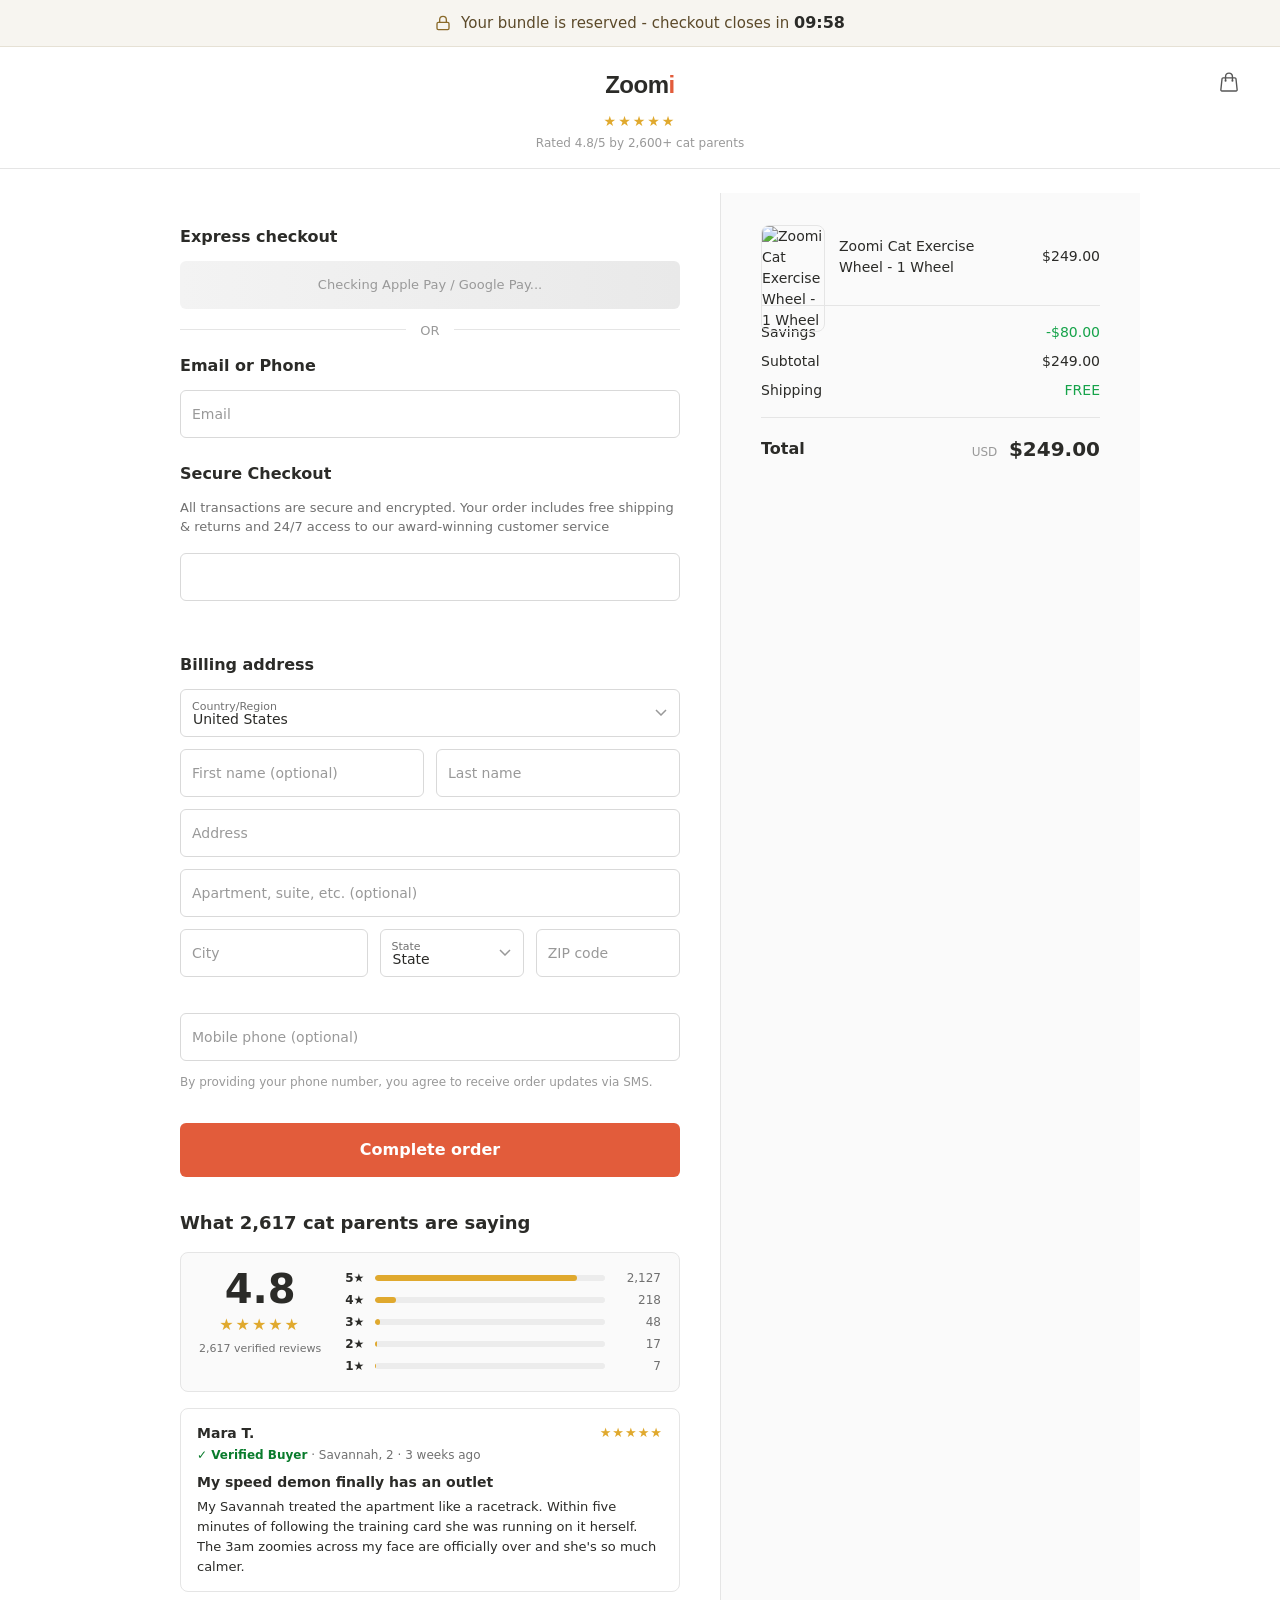
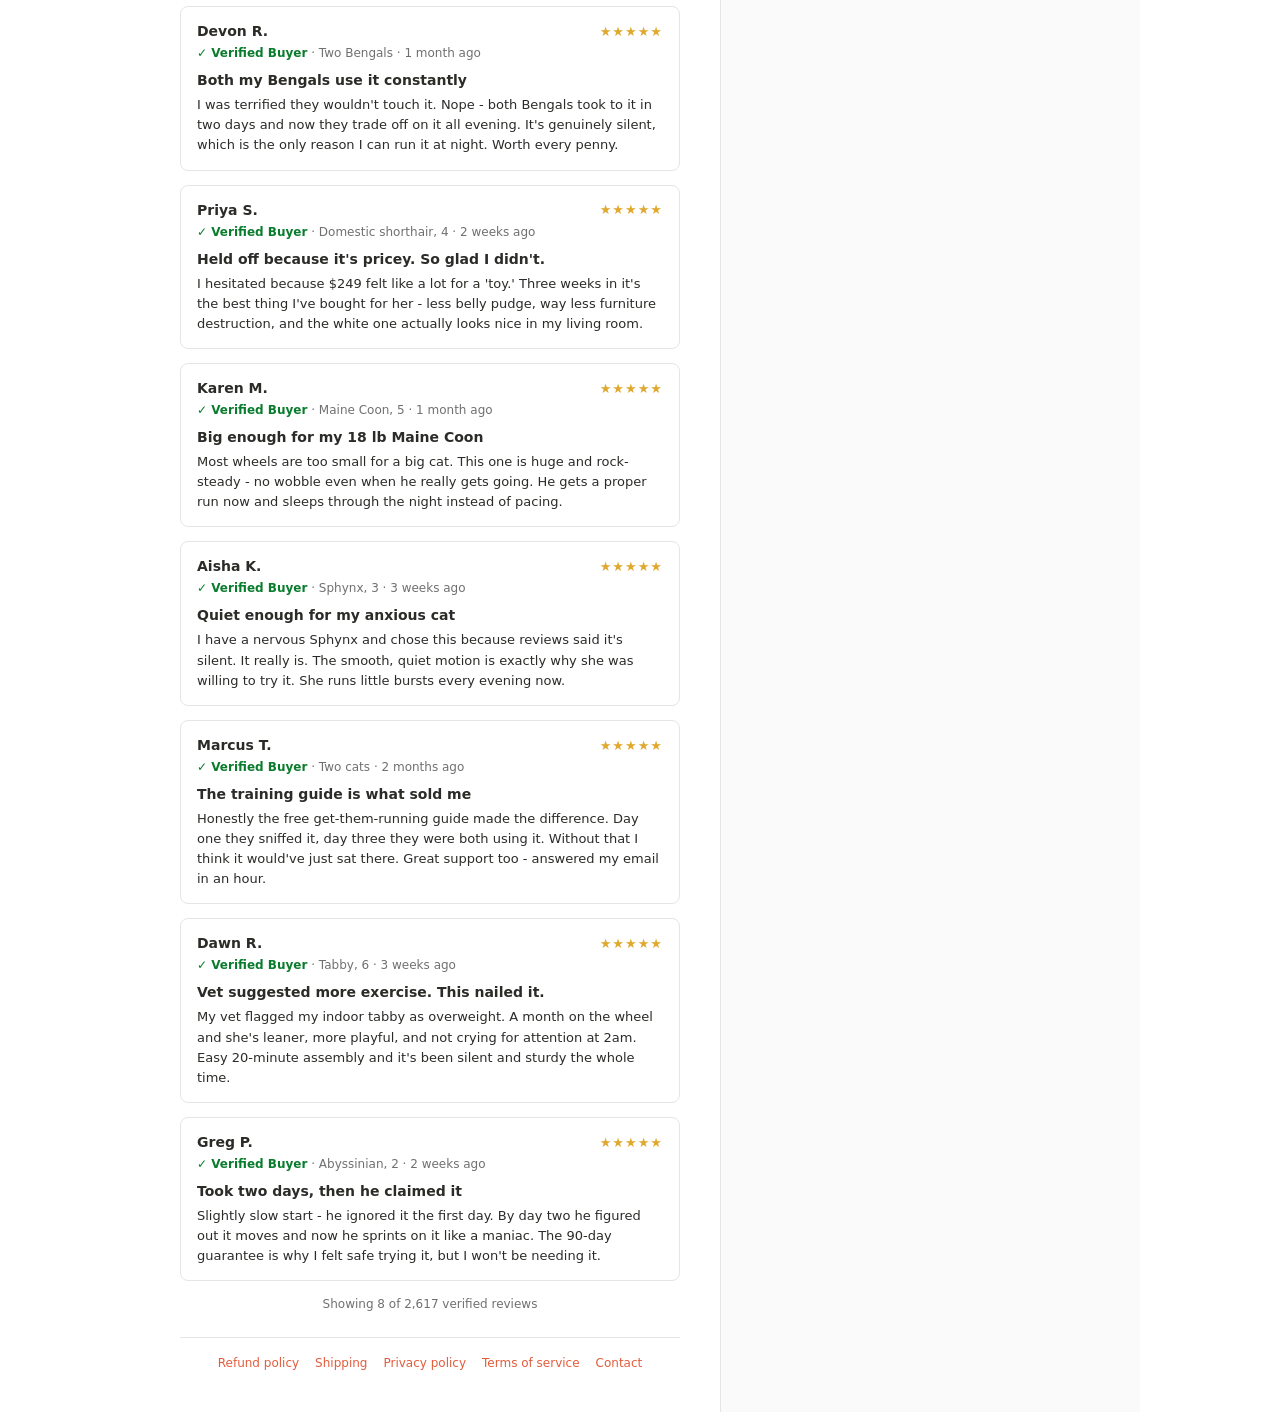
==== commit c54d23f5: "Reprice + per-niche branding (logo mark, favicon); Unearth single-product; new lifestyle image Co-Au" ====
--- a/checkout.html
+++ b/checkout.html
@@ -3,6 +3,7 @@
 <head>
 <meta charset="UTF-8">
 <meta name="viewport" content="width=device-width,initial-scale=1">
+<link rel="icon" href="data:image/svg+xml,%3Csvg%20xmlns='http://www.w3.org/2000/svg'%20viewBox='0%200%2032%2032'%3E%3Crect%20width='32'%20height='32'%20rx='8'%20fill='%23E25C3B'/%3E%3Ctext%20x='16'%20y='23'%20font-family='Arial'%20font-size='19'%20font-weight='bold'%20fill='white'%20text-anchor='middle'%3EZ%3C/text%3E%3C/svg%3E">
 <title>Secure Checkout | Zoomi</title>
 <meta name="description" content="Complete your Zoomi order � secure checkout. 90-day guarantee, lifetime warranty, free shipping.">
 
@@ -448,7 +449,7 @@
       </div>
       <div class="ck-review-meta"><span class="ck-review-verified">✓ Verified Buyer</span> · Domestic shorthair, 4 · 2 weeks ago</div>
       <div class="ck-review-title">Held off because it's pricey. So glad I didn't.</div>
-      <div class="ck-review-text">I hesitated because $199 felt like a lot for a 'toy.' Three weeks in it's the best thing I've bought for her - less belly pudge, way less furniture destruction, and the white one actually looks nice in my living room.</div>
+      <div class="ck-review-text">I hesitated because $249 felt like a lot for a 'toy.' Three weeks in it's the best thing I've bought for her - less belly pudge, way less furniture destruction, and the white one actually looks nice in my living room.</div>
     </div>
 
     <div class="ck-review">
@@ -537,7 +538,7 @@
   funnelId: "0e9b9651-03c0-48a5-894d-9b2380f87878",
   pageId: "b58e3862-90b1-415e-a1ae-c30a49ef07d2",
   pageType: "checkout",
-  products: [{"id":"202cd884-d91a-4427-8ac6-ac2d5e39bf08","name":"Zoomi Cat Exercise Wheel - 1 Wheel","price_cents":19900,"compare_at_price_cents":27900,"currency":"usd","image_url":"https://zoomi.shop/images/prod_main.jpg","offer_label":null,"offer_description":null,"shipping_cents":0,"is_primary":true,"position":0},{"id":"d1889c32-3de4-4260-94d4-f429194b4da2","name":"Zoomi Cat Exercise Wheel - 2 Wheels","price_cents":37800,"compare_at_price_cents":55800,"currency":"usd","image_url":"https://zoomi.shop/images/prod_main.jpg","offer_label":null,"offer_description":null,"shipping_cents":0,"is_primary":false,"position":1},{"id":"e775342a-5a66-414a-a288-6a6e4ee961e2","name":"Zoomi Cat Exercise Wheel - 3 Wheels","price_cents":53700,"compare_at_price_cents":83700,"currency":"usd","image_url":"https://zoomi.shop/images/prod_main.jpg","offer_label":null,"offer_description":null,"shipping_cents":0,"is_primary":false,"position":2}],
+  products: [{"id":"202cd884-d91a-4427-8ac6-ac2d5e39bf08","name":"Zoomi Cat Exercise Wheel - 1 Wheel","price_cents":24900,"compare_at_price_cents":32900,"currency":"usd","image_url":"https://zoomi.shop/images/prod_main.jpg","offer_label":null,"offer_description":null,"shipping_cents":0,"is_primary":true,"position":0},{"id":"d1889c32-3de4-4260-94d4-f429194b4da2","name":"Zoomi Cat Exercise Wheel - 2 Wheels","price_cents":47800,"compare_at_price_cents":65800,"currency":"usd","image_url":"https://zoomi.shop/images/prod_main.jpg","offer_label":null,"offer_description":null,"shipping_cents":0,"is_primary":false,"position":1},{"id":"e775342a-5a66-414a-a288-6a6e4ee961e2","name":"Zoomi Cat Exercise Wheel - 3 Wheels","price_cents":68700,"compare_at_price_cents":98700,"currency":"usd","image_url":"https://zoomi.shop/images/prod_main.jpg","offer_label":null,"offer_description":null,"shipping_cents":0,"is_primary":false,"position":2}],
   stripePublishableKey: "pk_live_51SM9r7CV0B2KOmXXq0LDIO174zhFEaMqO3slq8HW8yFoZKedWrwIAYczzxCxQPYrVxoV6M3h1pjdUFoeMBAo71vL00coL89fee",
   checkoutConfig: {"bump_enabled":false,"shipping_label":"Standard Shipping","free_shipping_label":"FREE Shipping","shipping_cost_cents":499,"shipping_threshold_cents":8000},
 
@@ -1333,19 +1334,19 @@
 
         if (sessData.data && sessData.data.session_id && sessData.data.first_page) {
           // Redirect to first upsell with session ID
-          var upsellUrl = "/thankyou.html?value=" + ((window.FunnelEngine&&window.FunnelEngine._calculatedTotal||19900)/100);
+          var upsellUrl = "/thankyou.html?value=" + ((window.FunnelEngine&&window.FunnelEngine._calculatedTotal||24900)/100);
           if (FE._navUrl) upsellUrl = FE._navUrl(upsellUrl);
           window.location.href = upsellUrl;
         } else {
           // No upsells - go to thank you
-          var thankUrl = "/thankyou.html?value=" + ((window.FunnelEngine&&window.FunnelEngine._calculatedTotal||19900)/100);
+          var thankUrl = "/thankyou.html?value=" + ((window.FunnelEngine&&window.FunnelEngine._calculatedTotal||24900)/100);
           if (FE._navUrl) thankUrl = FE._navUrl(thankUrl);
           window.location.href = thankUrl;
         }
       } catch (sessErr) {
         // If session creation fails, still go to thank you (don't block the customer)
         console.error("Upsell session error:", sessErr);
-        var fallbackUrl = "/thankyou.html?value=" + ((window.FunnelEngine&&window.FunnelEngine._calculatedTotal||19900)/100);
+        var fallbackUrl = "/thankyou.html?value=" + ((window.FunnelEngine&&window.FunnelEngine._calculatedTotal||24900)/100);
         if (FE._navUrl) fallbackUrl = FE._navUrl(fallbackUrl);
         window.location.href = fallbackUrl;
       }
@@ -1556,12 +1557,12 @@
         });
         var sessData = await sessRes.json();
         if (sessData.data && sessData.data.session_id && sessData.data.first_page) {
-          window.location.href = "/thankyou.html?value=" + ((window.FunnelEngine&&window.FunnelEngine._calculatedTotal||19900)/100);
+          window.location.href = "/thankyou.html?value=" + ((window.FunnelEngine&&window.FunnelEngine._calculatedTotal||24900)/100);
         } else {
-          window.location.href = "/thankyou.html?value=" + ((window.FunnelEngine&&window.FunnelEngine._calculatedTotal||19900)/100);
+          window.location.href = "/thankyou.html?value=" + ((window.FunnelEngine&&window.FunnelEngine._calculatedTotal||24900)/100);
         }
       } catch(e) {
-        window.location.href = "/thankyou.html?value=" + ((window.FunnelEngine&&window.FunnelEngine._calculatedTotal||19900)/100);
+        window.location.href = "/thankyou.html?value=" + ((window.FunnelEngine&&window.FunnelEngine._calculatedTotal||24900)/100);
       }
     } catch(err) {
       ev.complete("fail");
